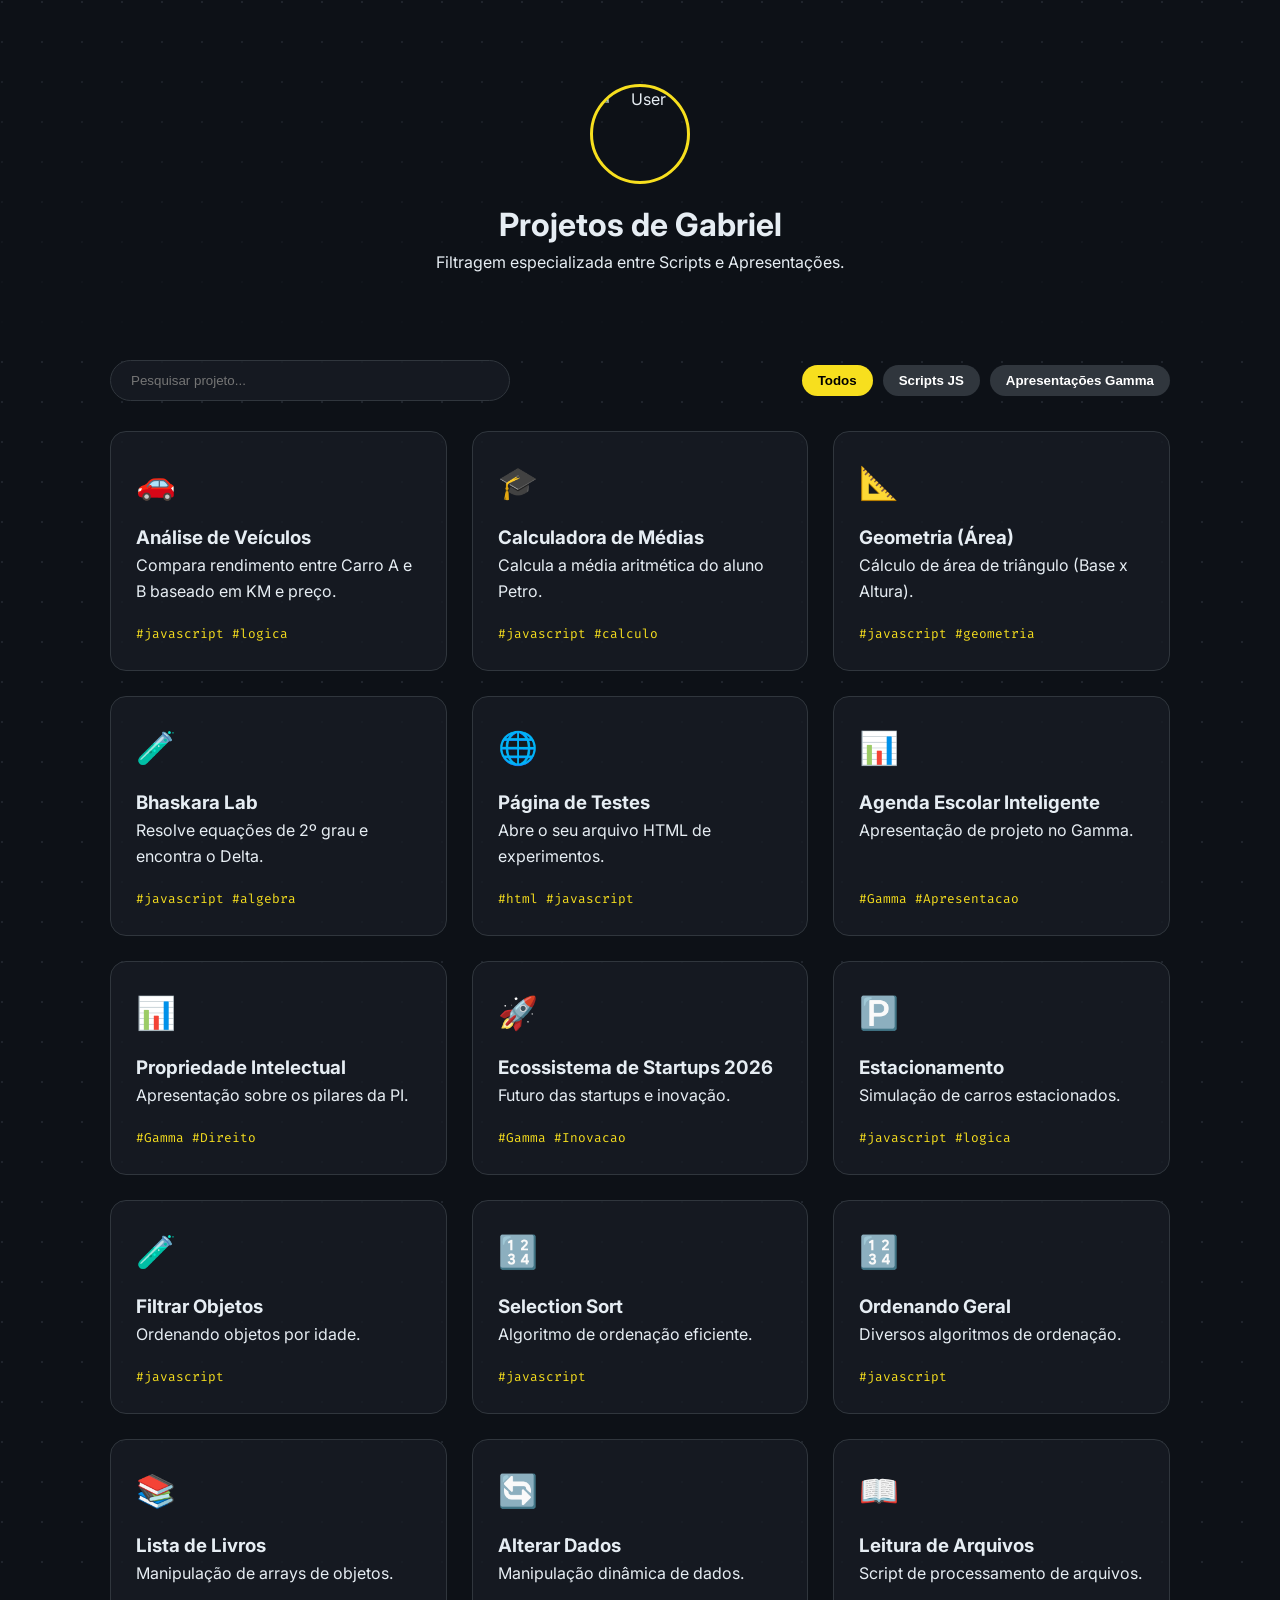
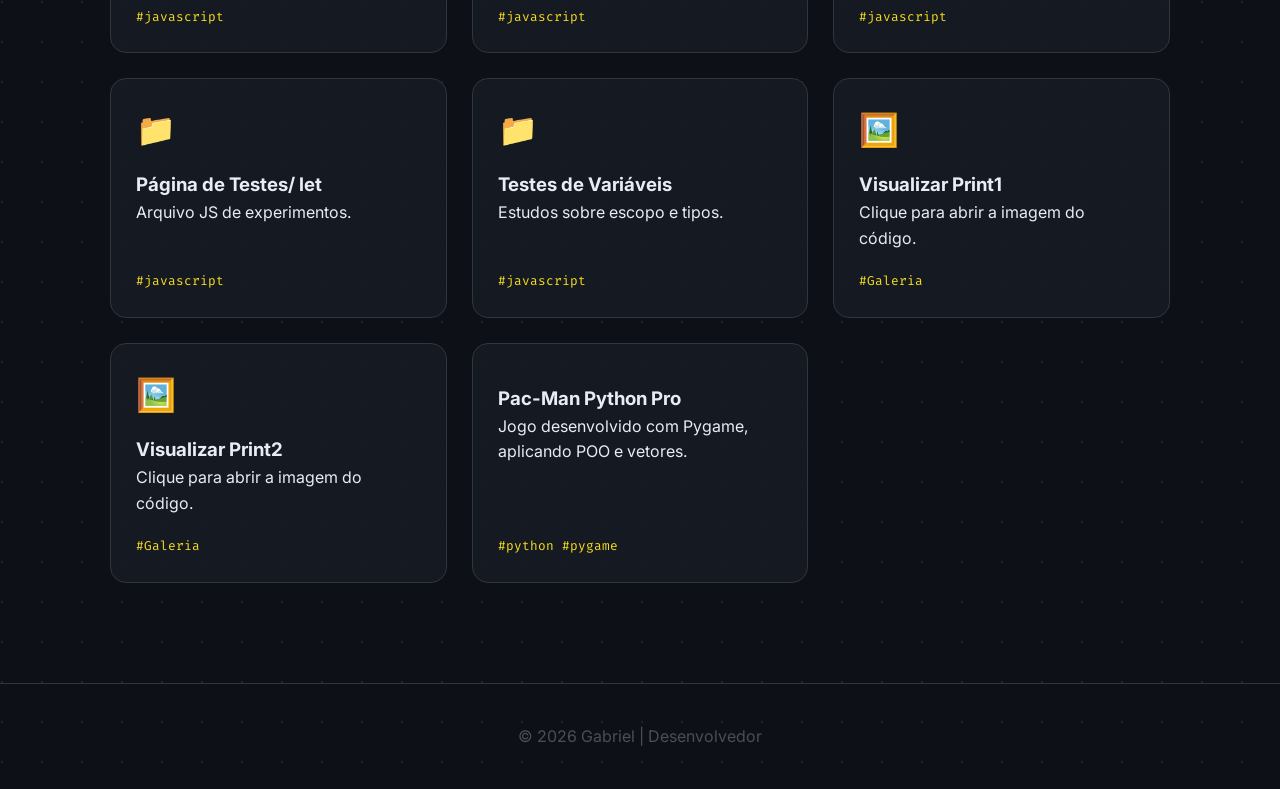
==== index.html @ 33c03533 "Fix link in project card to open correct HTML file" ====
<!DOCTYPE html>
<html lang="pt-br">
<head>
    <meta charset="UTF-8">
    <meta name="viewport" content="width=device-width, initial-scale=1.0">
    <title>Dev Portfólio | Gabriel</title>
    <link href="https://fonts.googleapis.com/css2?family=Fira+Code:wght@400;700&family=Inter:wght@300;400;700&display=swap" rel="stylesheet">
    
    <style>
        :root {
            --primary-color: #f7df1e;
            --bg-dark: #0d1117;
            --card-bg: rgba(23, 28, 36, 0.8);
            --text-main: #e6edf3;
            --accent: #30363d;
            --glow: rgba(247, 223, 30, 0.2);
        }

        * { margin: 0; padding: 0; box-sizing: border-box; }

        body {
            background-color: var(--bg-dark);
            background-image: radial-gradient(circle at 2px 2px, #1f242c 1px, transparent 0);
            background-size: 40px 40px;
            font-family: 'Inter', sans-serif;
            color: var(--text-main);
            line-height: 1.6;
        }

        header {
            height: 40vh;
            display: flex;
            flex-direction: column;
            justify-content: center;
            align-items: center;
            text-align: center;
            background: linear-gradient(180deg, rgba(13,17,23,0) 0%, rgba(13,17,23,1) 100%);
            padding: 20px;
        }

        .profile-pic {
            width: 100px; height: 100px;
            border-radius: 50%;
            border: 3px solid var(--primary-color);
            margin-bottom: 15px;
        }

        .controls {
            max-width: 1100px;
            margin: 0 auto 30px;
            padding: 0 20px;
            display: flex;
            flex-wrap: wrap;
            gap: 15px;
            justify-content: space-between;
            align-items: center;
        }

        .search-box {
            background: var(--card-bg);
            border: 1px solid var(--accent);
            padding: 12px 20px;
            border-radius: 30px;
            color: white;
            width: 100%;
            max-width: 400px;
            outline: none;
        }

        .search-box:focus { border-color: var(--primary-color); }

        .filter-buttons { display: flex; gap: 10px; flex-wrap: wrap; }

        .btn-filter {
            background: var(--accent);
            border: none;
            color: white;
            padding: 8px 16px;
            border-radius: 20px;
            cursor: pointer;
            transition: 0.3s;
            font-weight: bold;
        }

        .btn-filter.active, .btn-filter:hover {
            background: var(--primary-color);
            color: black;
        }

        .main-content { max-width: 1100px; margin: 0 auto 100px; padding: 0 20px; }

        .grid-links {
            display: grid;
            grid-template-columns: repeat(auto-fill, minmax(300px, 1fr));
            gap: 25px;
        }

        .project-card {
            background: var(--card-bg);
            border: 1px solid var(--accent);
            border-radius: 16px;
            padding: 25px;
            cursor: pointer;
            transition: 0.3s;
            display: flex;
            flex-direction: column;
        }

        .project-card:hover {
            transform: translateY(-5px);
            border-color: var(--primary-color);
            box-shadow: 0 10px 20px rgba(0,0,0,0.3);
        }

        .card-icon { font-size: 2rem; margin-bottom: 15px; }
        .card-footer { margin-top: auto; padding-top: 20px; font-family: 'Fira Code', monospace; color: var(--primary-color); font-size: 0.8rem; }
        
        .hidden { display: none !important; }

        footer { text-align: center; padding: 40px; border-top: 1px solid var(--accent); color: #484f58; }
    </style>
</head>
<body>

    <header>
        <img src="https://github.com/identicons/gabriel.png" alt="User" class="profile-pic">
        <h1>Projetos de <span>Gabriel</span></h1>
        <p>Filtragem especializada entre Scripts e Apresentações.</p>
    </header>

    <section class="controls">
        <input type="text" class="search-box" id="searchInput" placeholder="Pesquisar projeto...">
        <div class="filter-buttons">
            <button class="btn-filter active" onclick="filterSelection('all', event)">Todos</button>
            <button class="btn-filter" onclick="filterSelection('js', event)">Scripts JS</button>
            <button class="btn-filter" onclick="filterSelection('gamma', event)">Apresentações Gamma</button>
        </div>
    </section>

    <main class="main-content">
        <div class="grid-links" id="link-container">
            
            <div class="project-card js" onclick="window.location.href = 'carro.js'">
                <div class="card-icon">🚗</div>
                <h3>Análise de Veículos</h3>
                <p>Compara rendimento entre Carro A e B baseado em KM e preço.</p>
                <div class="card-footer">#javascript #logica</div>
            </div>

            <div class="project-card js" onclick="window.location.href = 'notas.js'">
                <div class="card-icon">🎓</div>
                <h3>Calculadora de Médias</h3>
                <p>Calcula a média aritmética do aluno Petro.</p>
                <div class="card-footer">#javascript #calculo</div>
            </div>

            <div class="project-card js" onclick="window.location.href = 'teste2.js'">
                <div class="card-icon">📐</div>
                <h3>Geometria (Área)</h3>
                <p>Cálculo de área de triângulo (Base x Altura).</p>
                <div class="card-footer">#javascript #geometria</div>
            </div>

            <div class="project-card js" onclick="window.location.href = 'teste3.js'">
                <div class="card-icon">🧪</div>
                <h3>Bhaskara Lab</h3>
                <p>Resolve equações de 2º grau e encontra o Delta.</p>
                <div class="card-footer">#javascript #algebra</div>
            </div>

            <div class="project-card js" onclick="window.open('teste.html', '_blank')">
                <div class="card-icon">🌐</div>
                <h3>Página de Testes</h3>
                <p>Abre o seu arquivo HTML de experimentos.</p>
                <div class="card-footer">#html #javascript</div>
            </div>

            <div class="project-card gamma" onclick="window.open('https://gamma.app/docs/Agenda-Escolar-Inteligente-zhlc75xq821pwub ', '_blank')">
                <div class="card-icon">📊</div>
                <h3>Agenda Escolar Inteligente</h3>
                <p>Apresentação de projeto no Gamma.</p>
                <div class="card-footer">#Gamma #Apresentacao</div>
            </div>
            
            <div class="project-card gamma" onclick="window.open('https://gamma.app/docs/Os-Pilares-da-Propriedade-Intelectual-pbq519sk1847qzm', '_blank')">
                <div class="card-icon">📊</div>
                <h3>Propriedade Intelectual</h3>
                <p>Apresentação sobre os pilares da PI.</p>
                <div class="card-footer">#Gamma #Direito</div>
            </div>

            <div class="project-card gamma" onclick="window.open('https://gamma.app/docs/O-Ecossistema-de-Startups-2026-jkcqttp70rfdif2', '_blank')">
                <div class="card-icon">🚀</div>
                <h3>Ecossistema de Startups 2026</h3>
                <p>Futuro das startups e inovação.</p>
                <div class="card-footer">#Gamma #Inovacao</div>
            </div>

            <div class="project-card js" onclick="window.location.href = 'brake_continue.js'">
                <div class="card-icon">🅿️</div>
                <h3>Estacionamento</h3>
                <p>Simulação de carros estacionados.</p>
                <div class="card-footer">#javascript #logica</div>
            </div>

            <div class="project-card js" onclick="window.location.href = 'filtrar.js'">
                <div class="card-icon">🧪</div>
                <h3>Filtrar Objetos</h3>
                <p>Ordenando objetos por idade.</p>
                <div class="card-footer">#javascript</div>
            </div>

            <div class="project-card js" onclick="window.location.href = 'selectionSorts.js'">
                <div class="card-icon">🔢</div>
                <h3>Selection Sort</h3>
                <p>Algoritmo de ordenação eficiente.</p>
                <div class="card-footer">#javascript</div>
            </div>

            <div class="project-card js" onclick="window.location.href = 'ordenando.js'">
                <div class="card-icon">🔢</div>
                <h3>Ordenando Geral</h3>
                <p>Diversos algoritmos de ordenação.</p>
                <div class="card-footer">#javascript</div>
            </div>
            
            <div class="project-card js" onclick="window.location.href = 'listaLivros.js'">
                <div class="card-icon">📚</div>
                <h3>Lista de Livros</h3>
                <p>Manipulação de arrays de objetos.</p>
                <div class="card-footer">#javascript</div>
            </div>
              
            <div class="project-card js" onclick="window.location.href = 'alterar.js'">
                <div class="card-icon">🔄</div>
                <h3>Alterar Dados</h3>
                <p>Manipulação dinâmica de dados.</p>
                <div class="card-footer">#javascript</div>
            </div>
    
            <div class="project-card js" onclick="window.location.href = 'leitura.js'">
                <div class="card-icon">📖</div>
                <h3>Leitura de Arquivos</h3>
                <p>Script de processamento de arquivos.</p>
                <div class="card-footer">#javascript</div>
            </div>

            <div class="project-card js" onclick="window.open('media_se.js', '_blank')">
                <div class="card-icon">📁</div>
                <h3>Página de Testes/ let</h3>
                <p>Arquivo JS de experimentos.</p>
                <div class="card-footer">#javascript</div>
            </div>

            <div class="project-card js" onclick="window.open('variaveis.js', '_blank')">
                <div class="card-icon">📁</div>
                <h3>Testes de Variáveis</h3>
                <p>Estudos sobre escopo e tipos.</p>
                <div class="card-footer">#javascript</div>
            </div>
<div class="project-card js" onclick="window.open('SUA_IMAGEM.jpg', '_blank')">
    <div class="card-icon">🖼️</div> <h3>Visualizar Print1</h3>
    <p>Clique para abrir a imagem do código.</p>
    <div class="card-footer">#Galeria</div>
</div>

    <div class="project-card js" onclick="window.open('  fotocod.png', '_blank')">
    <div class="card-icon">🖼️</div> <h3>Visualizar Print2</h3>
    <p>Clique para abrir a imagem do código.</p>
    <div class="card-footer">#Galeria</div>
</div>

        <div class="project-card python" onclick="window.open('ind.html', '_blank')">
    <div class="card-icon"></div>
    <h3>Pac-Man Python Pro</h3>
    <p>Jogo desenvolvido com Pygame, aplicando POO e vetores.</p>
    <div class="card-footer">#python #pygame</div>
</div>
            
</main>

    <footer>
        <p>&copy; 2026 Gabriel | Desenvolvedor</p>
    </footer>

    <script>
        const searchInput = document.getElementById('searchInput');
        const cards = document.getElementsByClassName('project-card');

        searchInput.addEventListener('keyup', function() {
            let filter = searchInput.value.toLowerCase();
            let btns = document.getElementsByClassName("btn-filter");
            for (let btn of btns) btn.classList.remove("active");
            btns[0].classList.add("active");

            for (let i = 0; i < cards.length; i++) {
                let title = cards[i].getElementsByTagName('h3')[0].innerText.toLowerCase();
                let text = cards[i].getElementsByTagName('p')[0].innerText.toLowerCase();
                
                if (title.includes(filter) || text.includes(filter)) {
                    cards[i].classList.remove('hidden');
                } else {
                    cards[i].classList.add('hidden');
                }
            }
        });

        function filterSelection(c, event) {
            searchInput.value = "";
            for (let i = 0; i < cards.length; i++) {
                if (c === "all") {
                    cards[i].classList.remove("hidden");
                } else {
                    if (cards[i].classList.contains(c)) {
                        cards[i].classList.remove("hidden");
                    } else {
                        cards[i].classList.add("hidden");
                    }
                }
            }

            let btns = document.getElementsByClassName("btn-filter");
            for (let btn of btns) btn.classList.remove("active");
            if (event) event.currentTarget.classList.add("active");
        }
    </script>
</body>
</html>
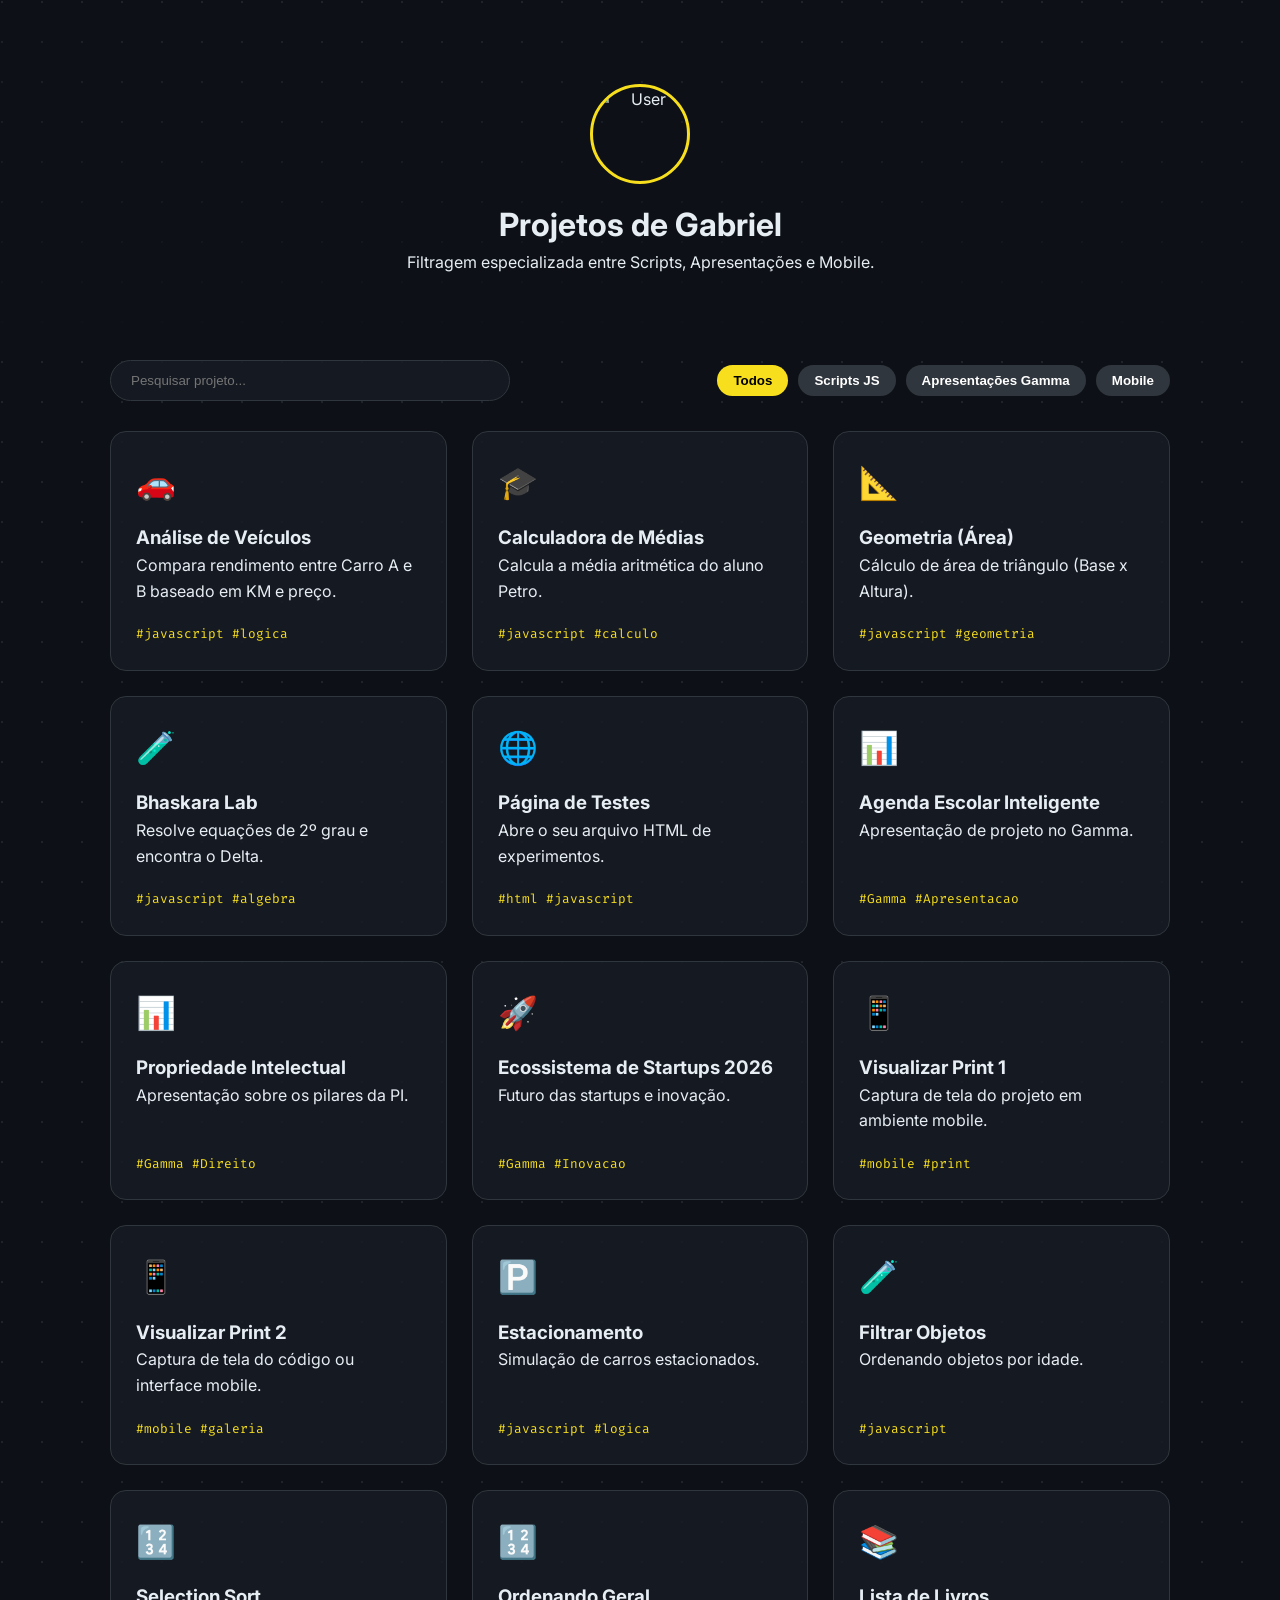
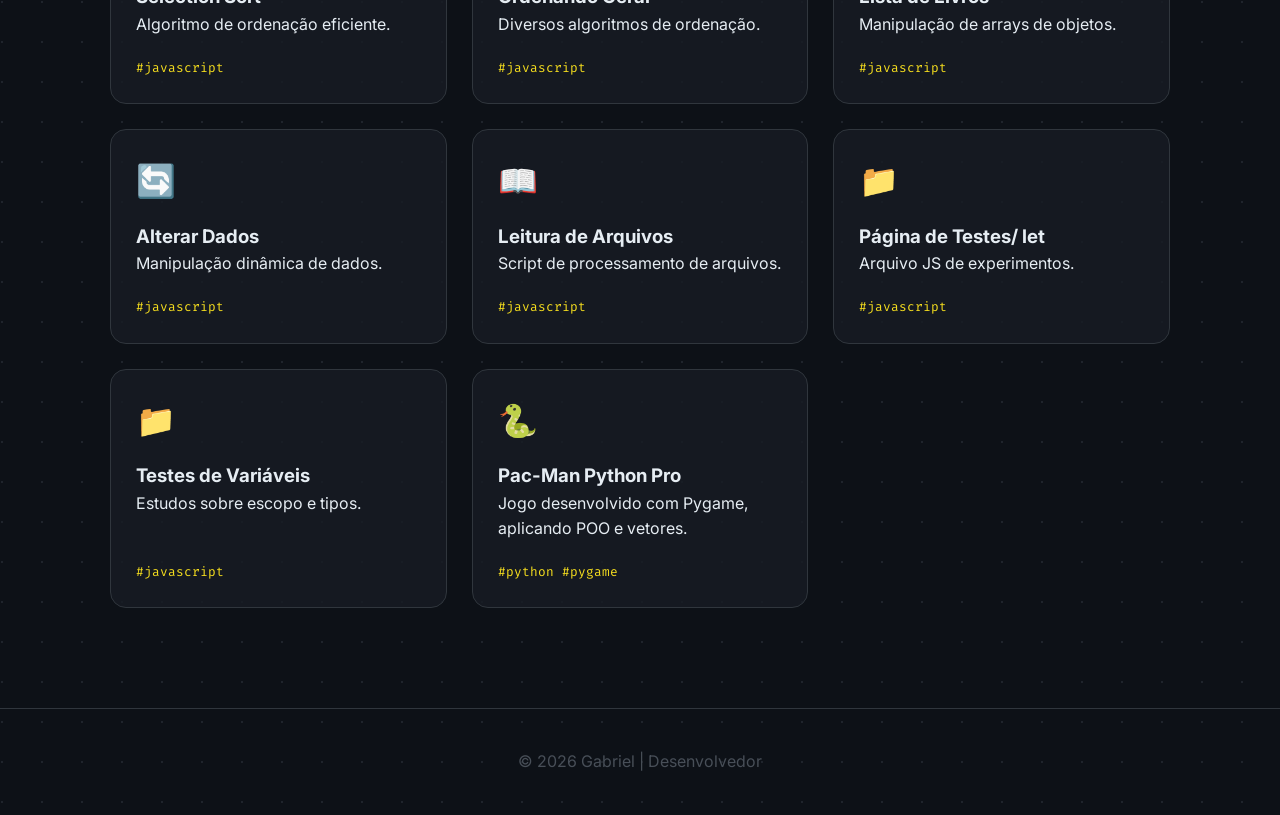
==== commit 87513b86: "Update index.html" ====
--- a/index.html
+++ b/index.html
@@ -125,7 +125,7 @@
     <header>
         <img src="https://github.com/identicons/gabriel.png" alt="User" class="profile-pic">
         <h1>Projetos de <span>Gabriel</span></h1>
-        <p>Filtragem especializada entre Scripts e Apresentações.</p>
+        <p>Filtragem especializada entre Scripts, Apresentações e Mobile.</p>
     </header>
 
     <section class="controls">
@@ -134,6 +134,7 @@
             <button class="btn-filter active" onclick="filterSelection('all', event)">Todos</button>
             <button class="btn-filter" onclick="filterSelection('js', event)">Scripts JS</button>
             <button class="btn-filter" onclick="filterSelection('gamma', event)">Apresentações Gamma</button>
+            <button class="btn-filter" onclick="filterSelection('mobile', event)">Mobile</button>
         </div>
     </section>
 
@@ -196,6 +197,20 @@
                 <div class="card-footer">#Gamma #Inovacao</div>
             </div>
 
+            <div class="project-card mobile" onclick="window.open('SUA_IMAGEM.jpg', '_blank')">
+                <div class="card-icon">📱</div> 
+                <h3>Visualizar Print 1</h3>
+                <p>Captura de tela do projeto em ambiente mobile.</p>
+                <div class="card-footer">#mobile #print</div>
+            </div>
+
+            <div class="project-card mobile" onclick="window.open('fotocod.png', '_blank')">
+                <div class="card-icon">📱</div> 
+                <h3>Visualizar Print 2</h3>
+                <p>Captura de tela do código ou interface mobile.</p>
+                <div class="card-footer">#mobile #galeria</div>
+            </div>
+
             <div class="project-card js" onclick="window.location.href = 'brake_continue.js'">
                 <div class="card-icon">🅿️</div>
                 <h3>Estacionamento</h3>
@@ -258,26 +273,16 @@
                 <p>Estudos sobre escopo e tipos.</p>
                 <div class="card-footer">#javascript</div>
             </div>
-<div class="project-card js" onclick="window.open('SUA_IMAGEM.jpg', '_blank')">
-    <div class="card-icon">🖼️</div> <h3>Visualizar Print1</h3>
-    <p>Clique para abrir a imagem do código.</p>
-    <div class="card-footer">#Galeria</div>
-</div>
-
-    <div class="project-card js" onclick="window.open('  fotocod.png', '_blank')">
-    <div class="card-icon">🖼️</div> <h3>Visualizar Print2</h3>
-    <p>Clique para abrir a imagem do código.</p>
-    <div class="card-footer">#Galeria</div>
-</div>
-
-        <div class="project-card python" onclick="window.open('ind.html', '_blank')">
-    <div class="card-icon"></div>
-    <h3>Pac-Man Python Pro</h3>
-    <p>Jogo desenvolvido com Pygame, aplicando POO e vetores.</p>
-    <div class="card-footer">#python #pygame</div>
-</div>
+
+            <div class="project-card python" onclick="window.open('ind.html', '_blank')">
+                <div class="card-icon">🐍</div>
+                <h3>Pac-Man Python Pro</h3>
+                <p>Jogo desenvolvido com Pygame, aplicando POO e vetores.</p>
+                <div class="card-footer">#python #pygame</div>
+            </div>
             
-</main>
+        </div>
+    </main>
 
     <footer>
         <p>&copy; 2026 Gabriel | Desenvolvedor</p>
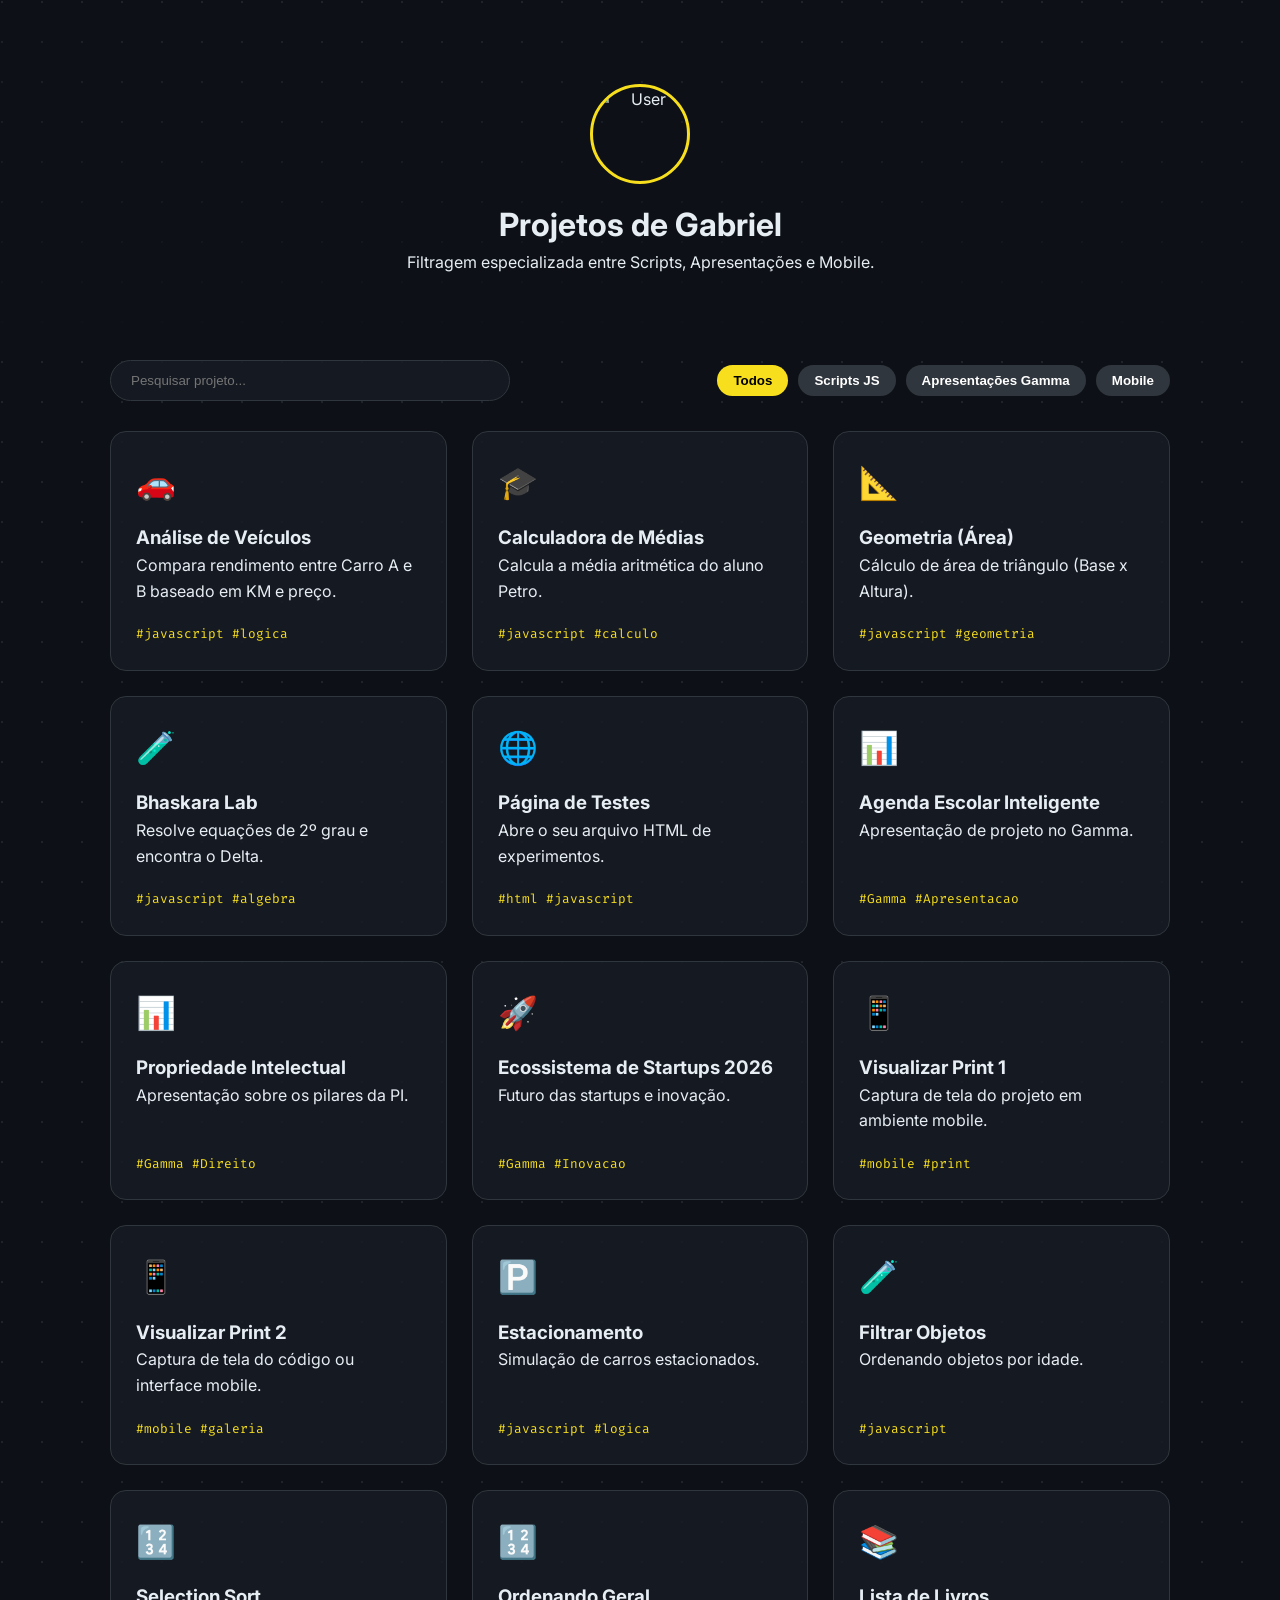
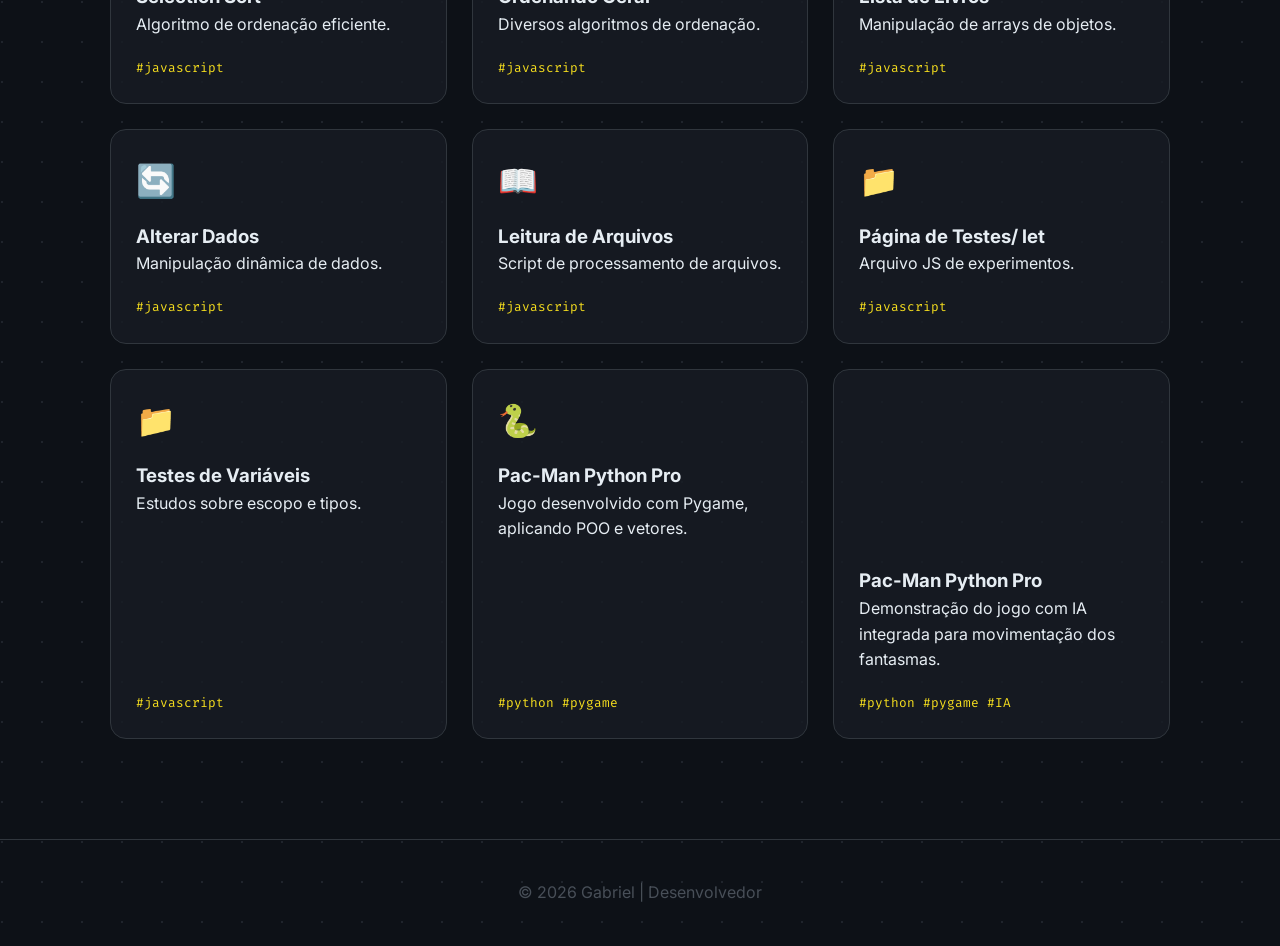
==== commit c9ebaa25: "Update index.html" ====
--- a/index.html
+++ b/index.html
@@ -274,12 +274,27 @@
                 <div class="card-footer">#javascript</div>
             </div>
 
-            <div class="project-card python" onclick="window.open('ind.html', '_blank')">
+            <div class="project-card python" onclick="window.open('pacman.html', '_blank')">
                 <div class="card-icon">🐍</div>
                 <h3>Pac-Man Python Pro</h3>
                 <p>Jogo desenvolvido com Pygame, aplicando POO e vetores.</p>
                 <div class="card-footer">#python #pygame</div>
             </div>
+            
+
+            <div class="project-card python" onclick="window.open('pacman.html', '_blank')">
+    <div class="card-icon">
+        <video width="100%" height="auto" autoplay loop muted playsinline poster="preview-ia.jpg">
+            <source src="nome-do-seu-video.mp4" type="video/mp4">
+            Seu navegador não suporta vídeos HTML5.
+        </video>
+    </div>
+    <h3>Pac-Man Python Pro</h3>
+    <p>Demonstração do jogo com IA integrada para movimentação dos fantasmas.</p>
+    <div class="card-footer">#python #pygame #IA</div>
+</div>
+
+            
             
         </div>
     </main>
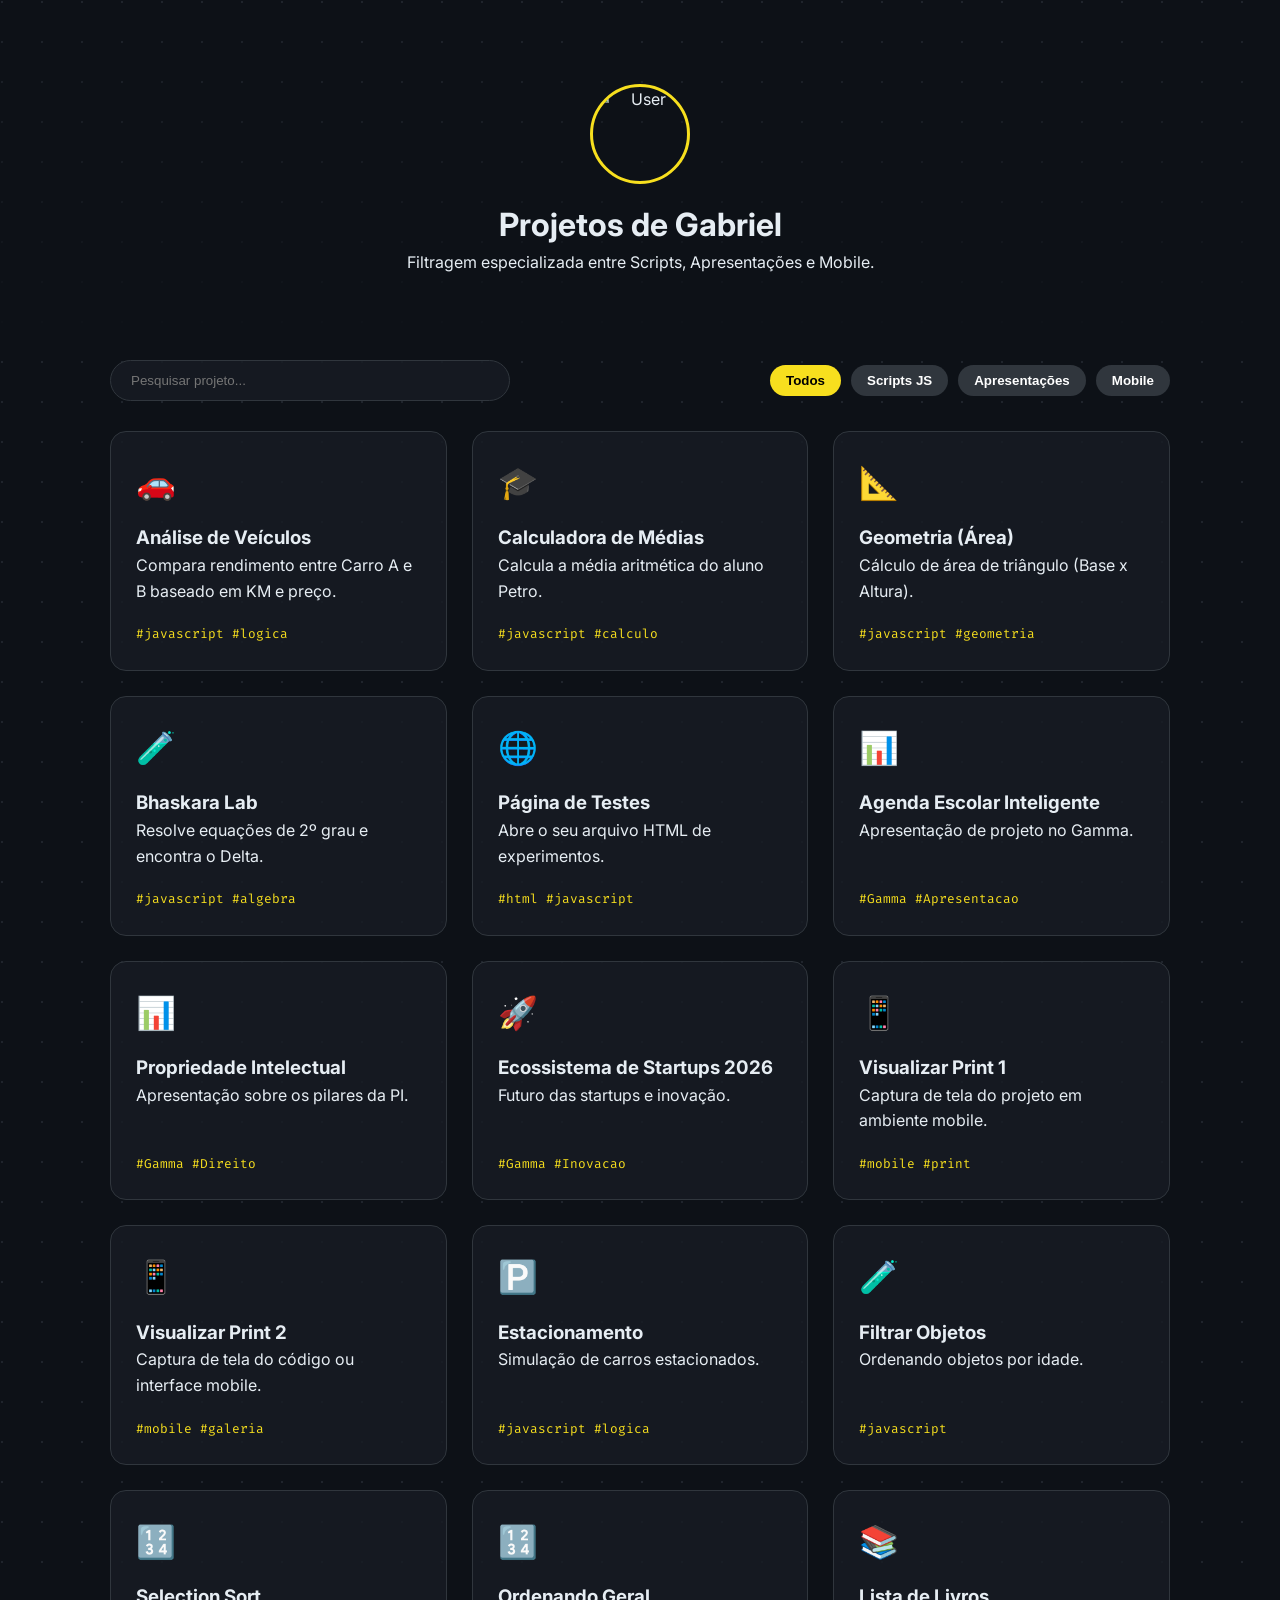
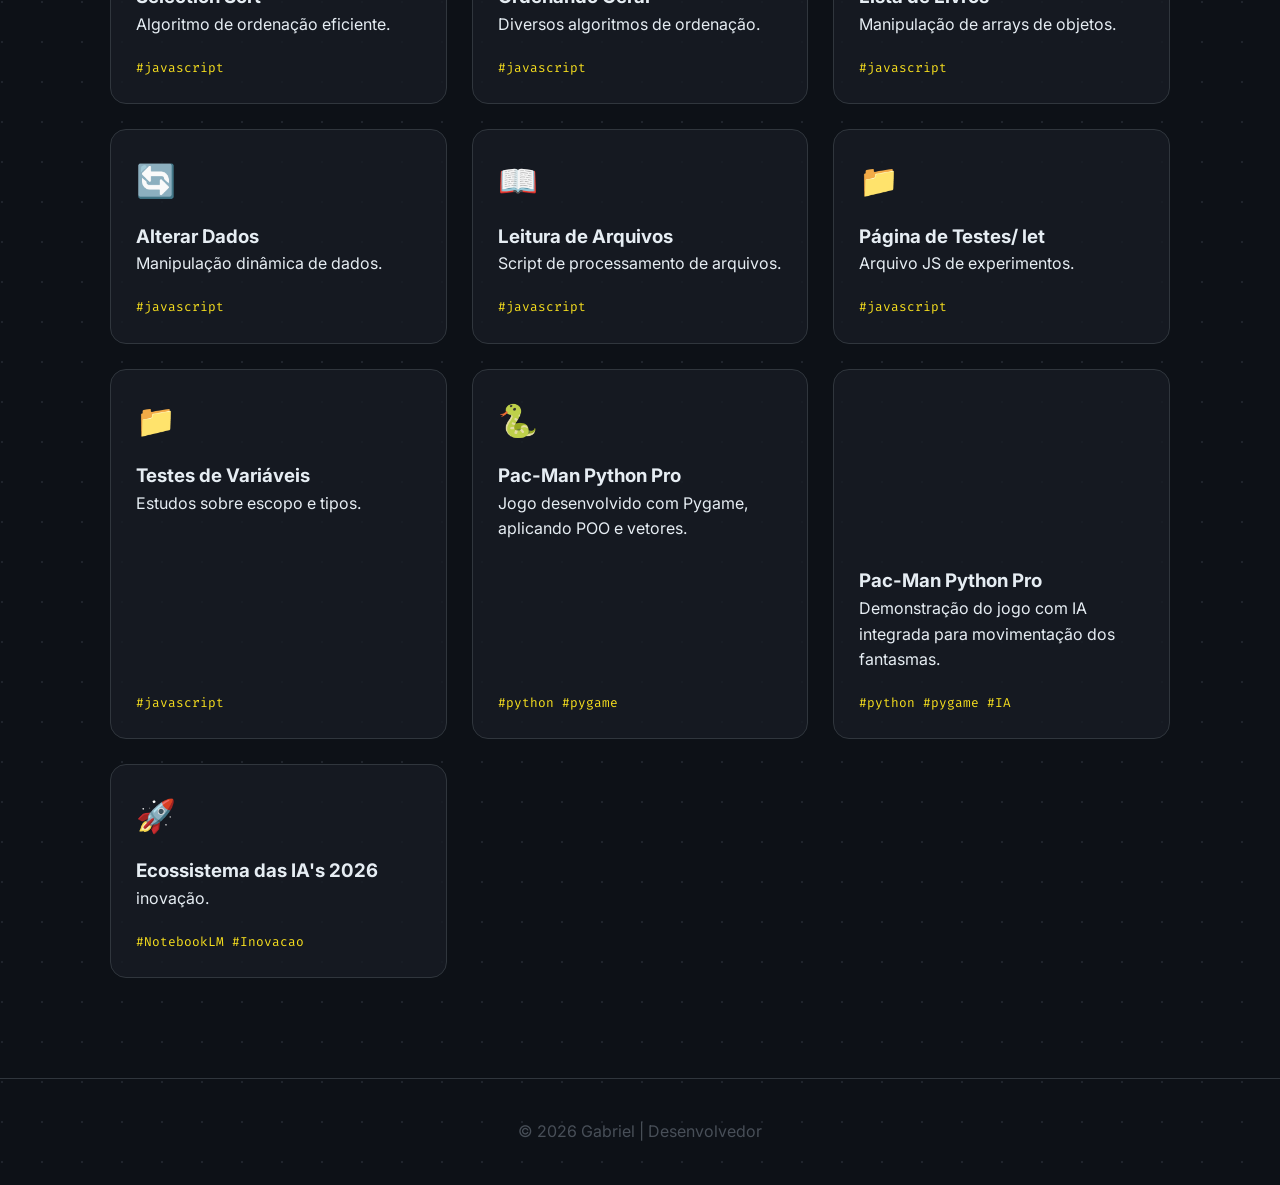
==== commit 837bd5e6: "Update index.html" ====
--- a/index.html
+++ b/index.html
@@ -133,7 +133,7 @@
         <div class="filter-buttons">
             <button class="btn-filter active" onclick="filterSelection('all', event)">Todos</button>
             <button class="btn-filter" onclick="filterSelection('js', event)">Scripts JS</button>
-            <button class="btn-filter" onclick="filterSelection('gamma', event)">Apresentações Gamma</button>
+            <button class="btn-filter" onclick="filterSelection('gamma', event)">Apresentações </button>
             <button class="btn-filter" onclick="filterSelection('mobile', event)">Mobile</button>
         </div>
     </section>
@@ -294,6 +294,14 @@
     <div class="card-footer">#python #pygame #IA</div>
 </div>
 
+
+            
+            <div class="project-card gamma" onclick="window.open('https://notebooklm.google.com/notebook/cf96d718-f86e-4a2f-9dfe-035ffc1f8963/artifact/101f0b48-c396-41bf-b249-cfb6826fedf8?utm_source=nlm_web_share&utm_medium=google_oo&utm_campaign=art_share_2&utm_content=&utm_smc=nlm_web_share_google_oo_art_share_2_', '_blank')">
+                <div class="card-icon">🚀</div>
+                <h3>Ecossistema das IA's 2026</h3>
+                <p> inovação.</p>
+                <div class="card-footer">#NotebookLM #Inovacao</div>
+            </div>
             
             
         </div>
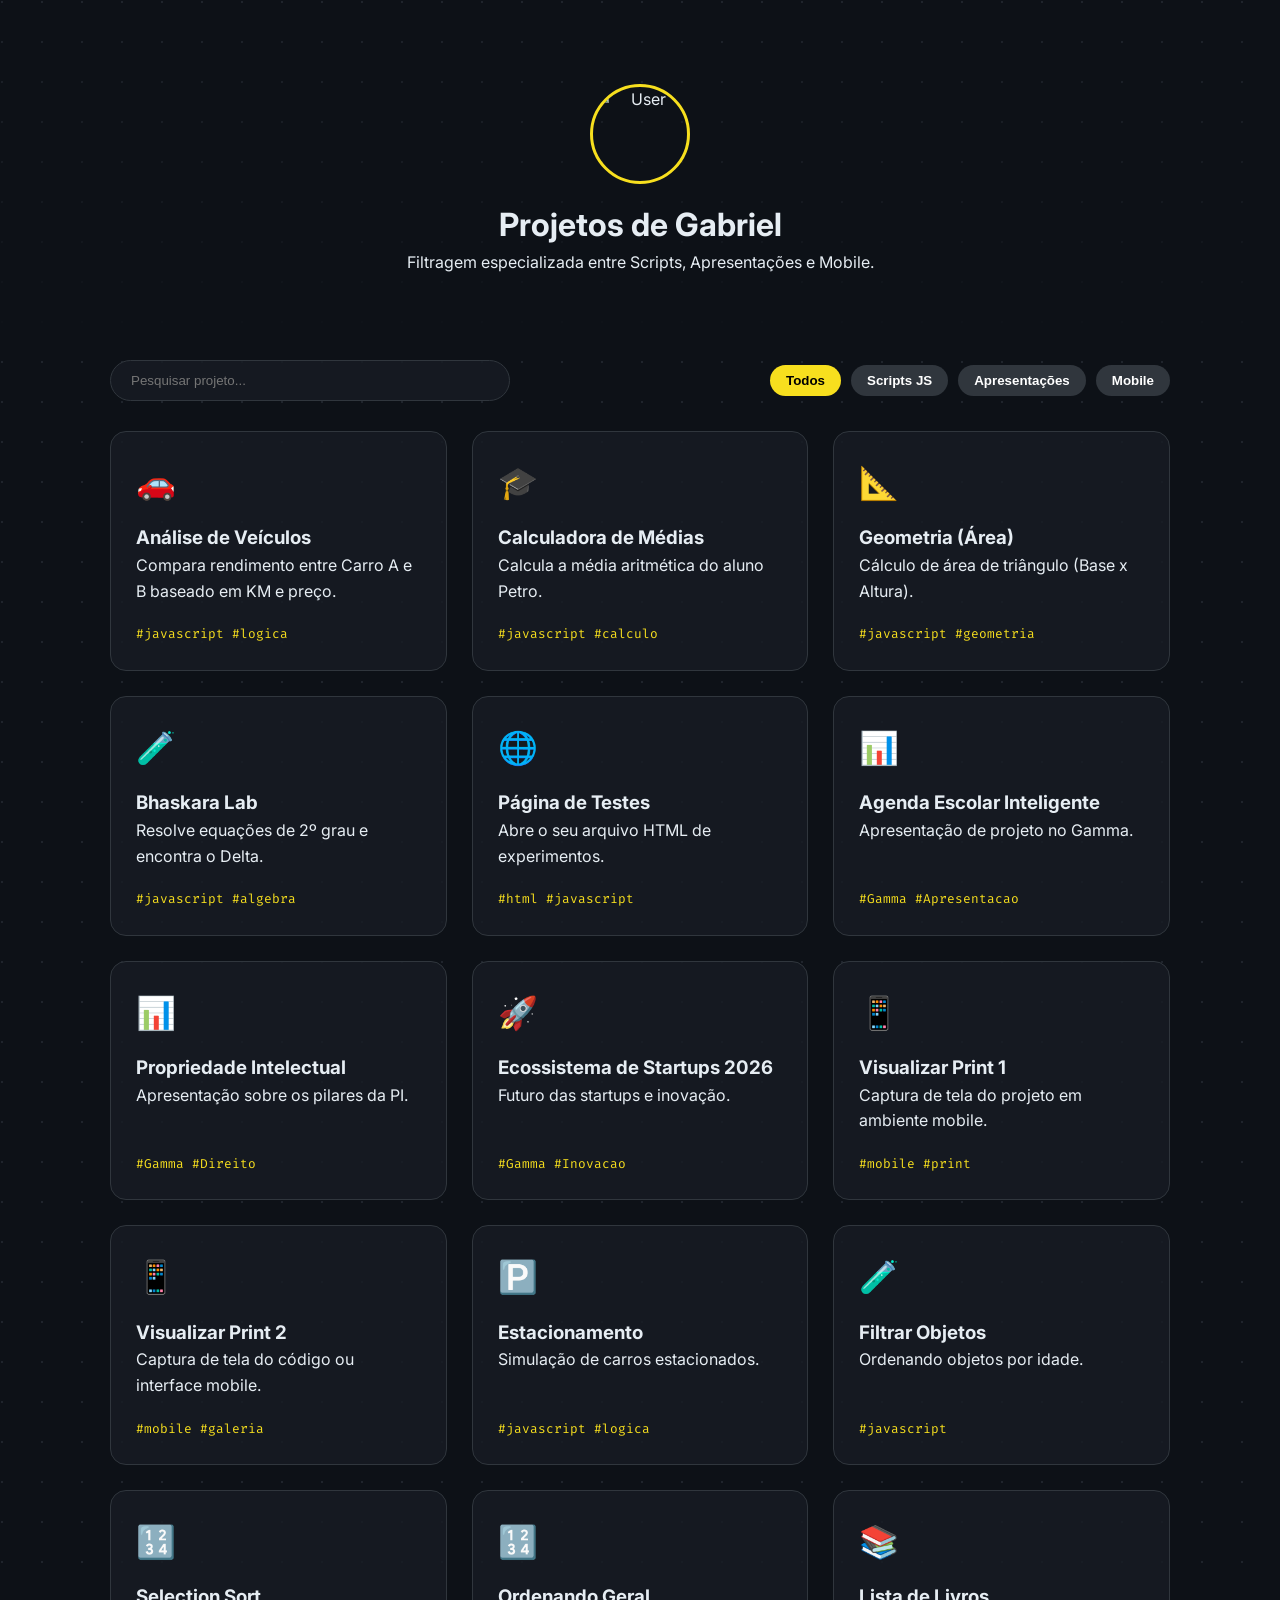
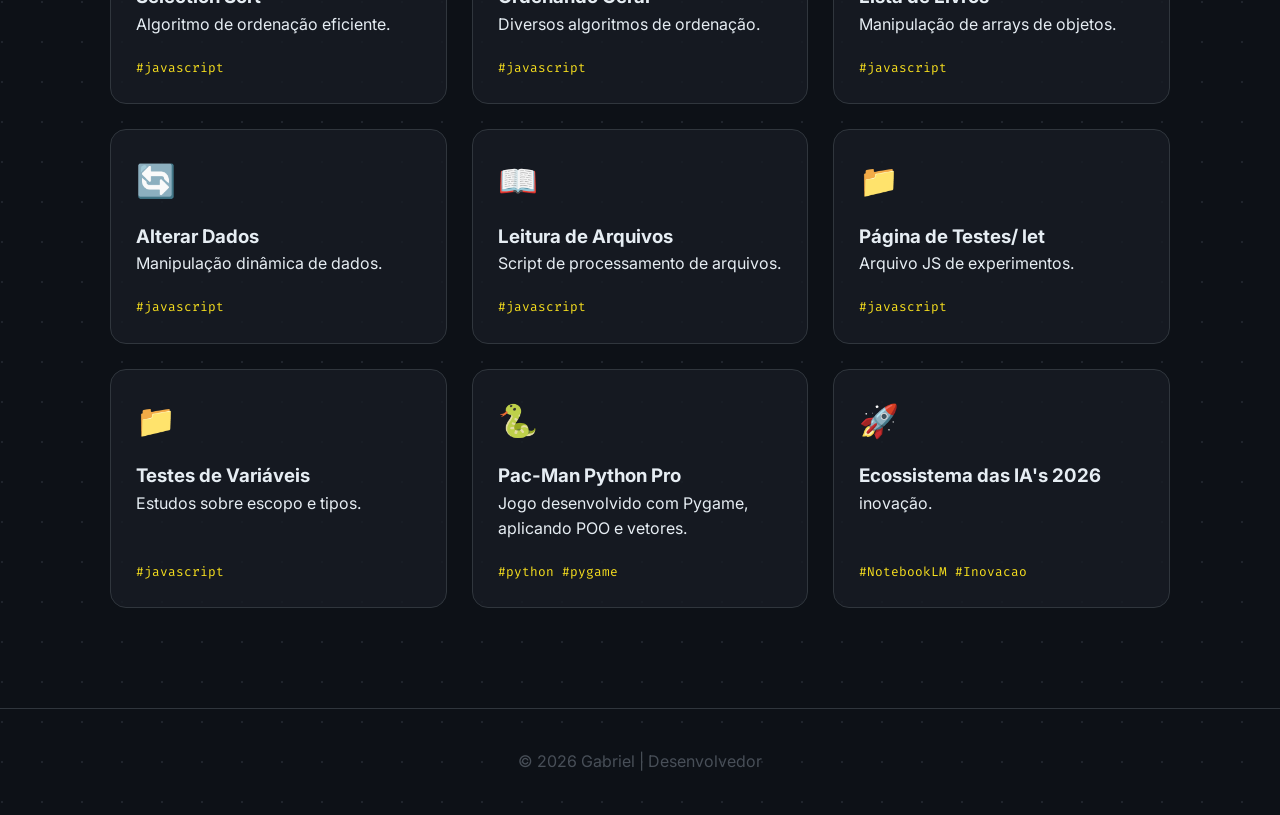
==== commit 09668c06: "Update index.html" ====
--- a/index.html
+++ b/index.html
@@ -281,20 +281,6 @@
                 <div class="card-footer">#python #pygame</div>
             </div>
             
-
-            <div class="project-card python" onclick="window.open('pacman.html', '_blank')">
-    <div class="card-icon">
-        <video width="100%" height="auto" autoplay loop muted playsinline poster="preview-ia.jpg">
-            <source src="nome-do-seu-video.mp4" type="video/mp4">
-            Seu navegador não suporta vídeos HTML5.
-        </video>
-    </div>
-    <h3>Pac-Man Python Pro</h3>
-    <p>Demonstração do jogo com IA integrada para movimentação dos fantasmas.</p>
-    <div class="card-footer">#python #pygame #IA</div>
-</div>
-
-
             
             <div class="project-card gamma" onclick="window.open('https://notebooklm.google.com/notebook/cf96d718-f86e-4a2f-9dfe-035ffc1f8963/artifact/101f0b48-c396-41bf-b249-cfb6826fedf8?utm_source=nlm_web_share&utm_medium=google_oo&utm_campaign=art_share_2&utm_content=&utm_smc=nlm_web_share_google_oo_art_share_2_', '_blank')">
                 <div class="card-icon">🚀</div>
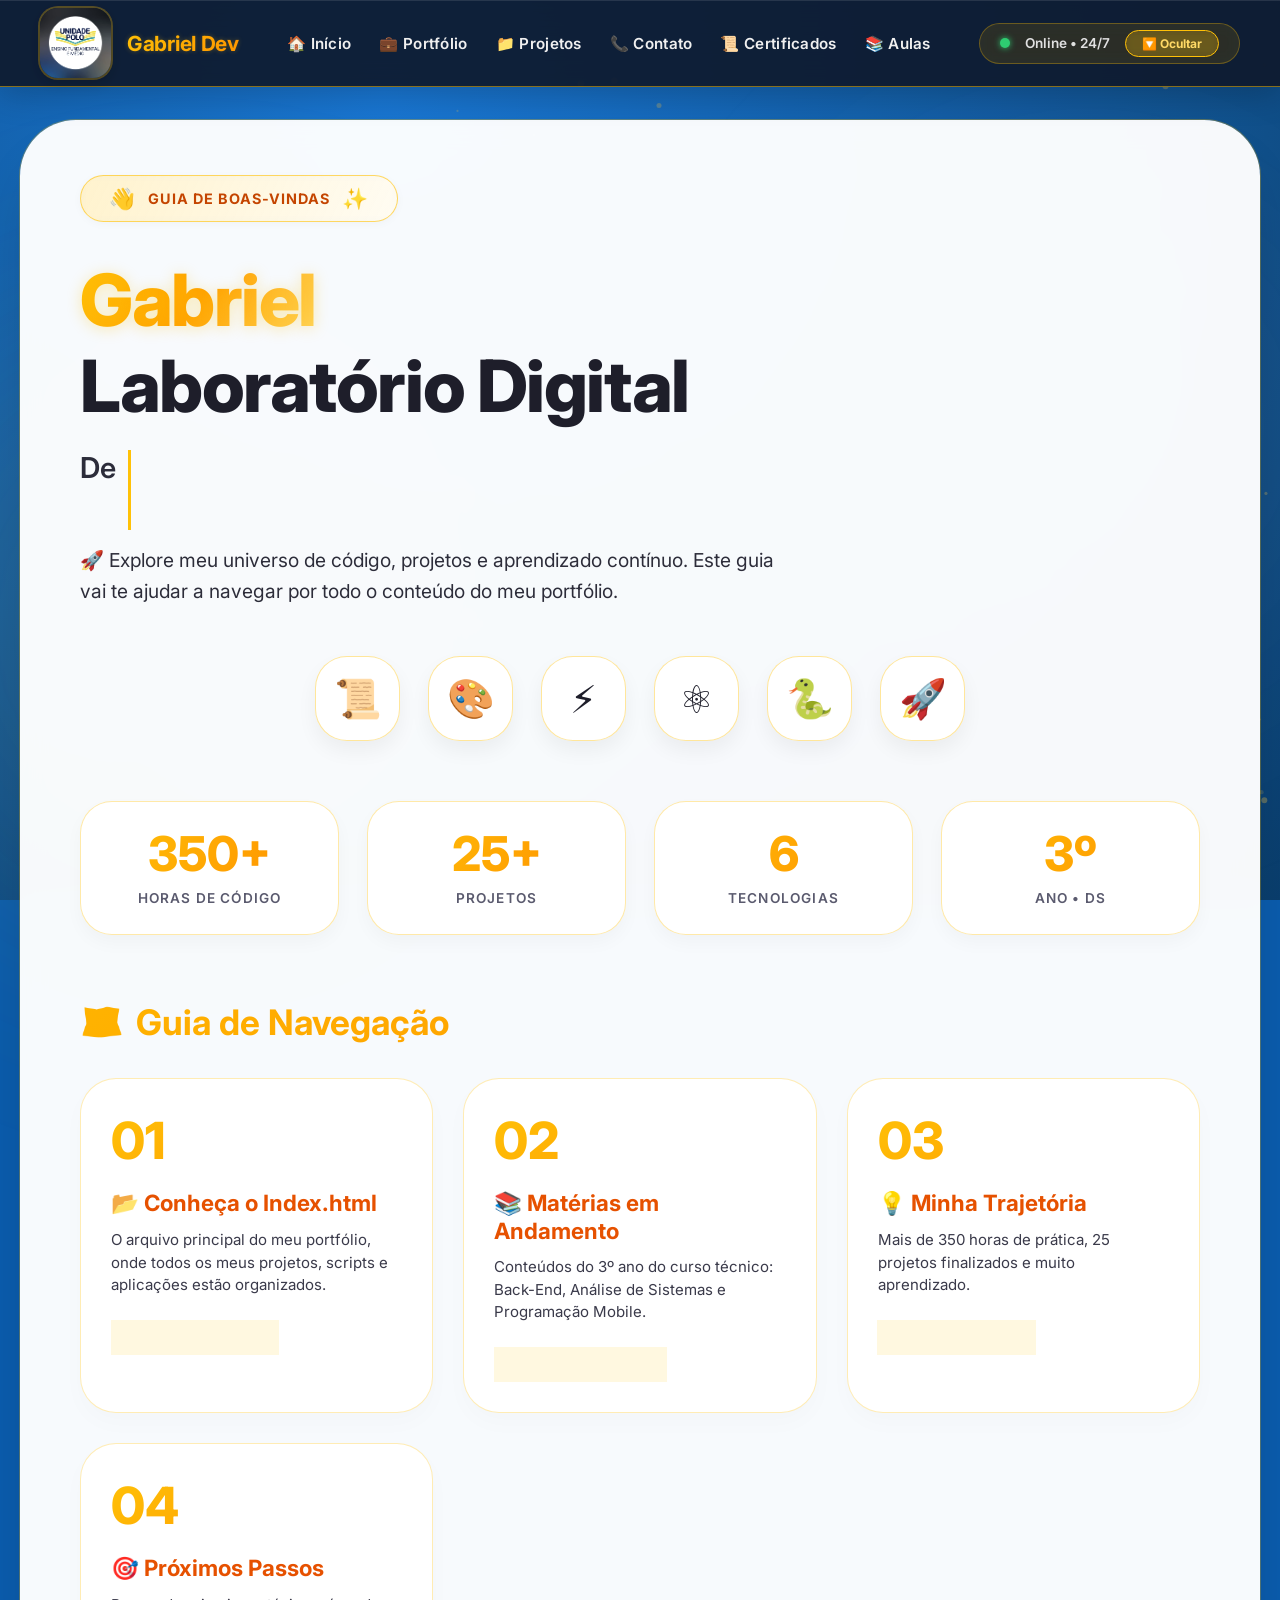
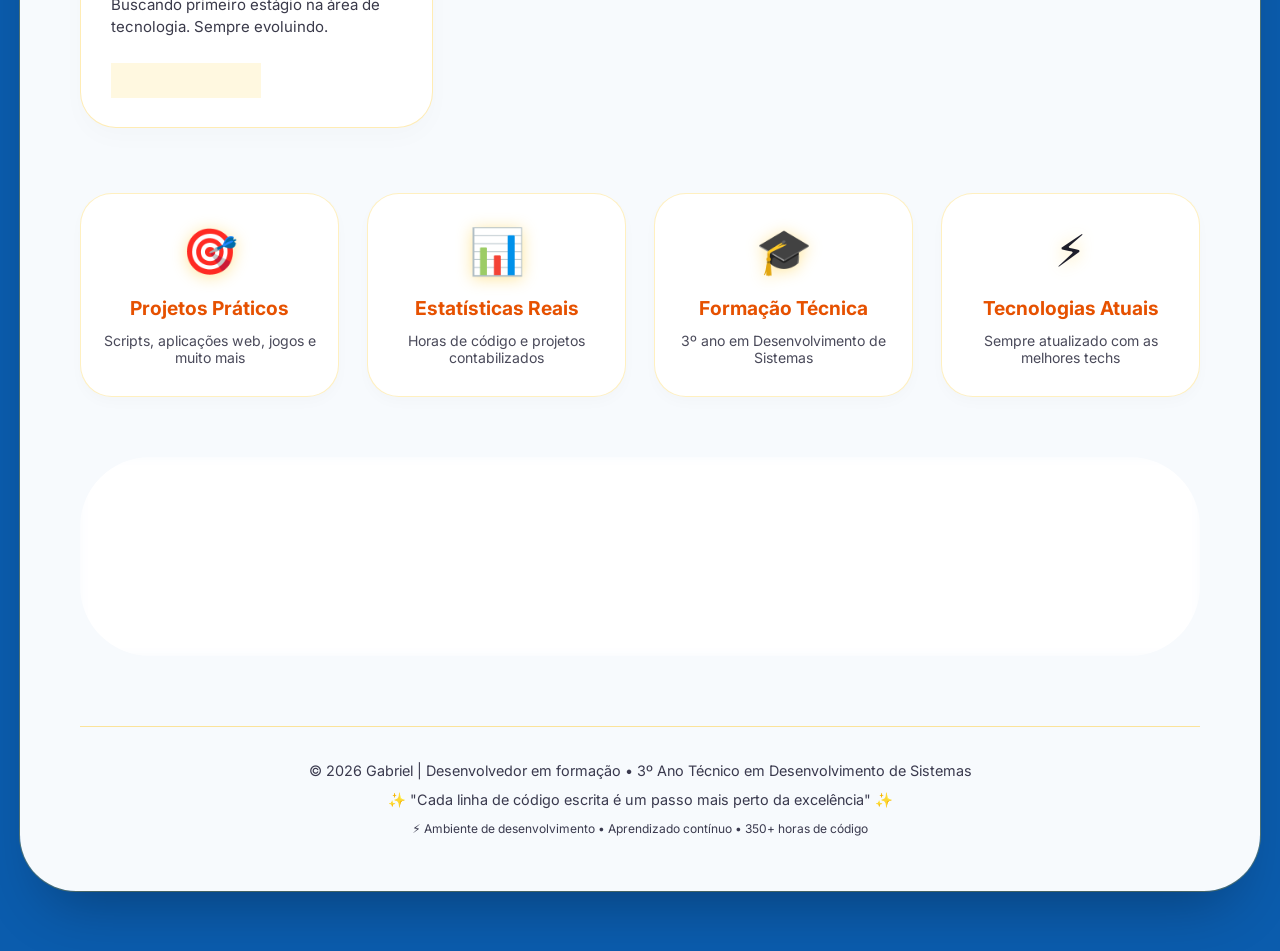
==== commit b00d7b3a: "Rename welcome.html to index.html" ====
--- a/index.html
+++ b/index.html
@@ -2,341 +2,956 @@
 <html lang="pt-br">
 <head>
     <meta charset="UTF-8">
-    <meta name="viewport" content="width=device-width, initial-scale=1.0">
-    <title>Dev Portfólio | Gabriel</title>
-    <link href="https://fonts.googleapis.com/css2?family=Fira+Code:wght@400;700&family=Inter:wght@300;400;700&display=swap" rel="stylesheet">
-    
+    <meta name="viewport" content="width=device-width, initial-scale=1.0, user-scalable=yes">
+    <title>Gabriel Dev | Laboratório Digital - Guia de Boas-Vindas</title>
+    <link href="https://fonts.googleapis.com/css2?family=Inter:opsz,wght@14..32,300;14..32,400;14..32,500;14..32,600;14..32,700;14..32,800&display=swap" rel="stylesheet">
     <style>
-        :root {
-            --primary-color: #f7df1e;
-            --bg-dark: #0d1117;
-            --card-bg: rgba(23, 28, 36, 0.8);
-            --text-main: #e6edf3;
-            --accent: #30363d;
-            --glow: rgba(247, 223, 30, 0.2);
-        }
-
-        * { margin: 0; padding: 0; box-sizing: border-box; }
+        * {
+            margin: 0;
+            padding: 0;
+            box-sizing: border-box;
+        }
 
         body {
-            background-color: var(--bg-dark);
-            background-image: radial-gradient(circle at 2px 2px, #1f242c 1px, transparent 0);
-            background-size: 40px 40px;
-            font-family: 'Inter', sans-serif;
-            color: var(--text-main);
-            line-height: 1.6;
-        }
-
-        header {
-            height: 40vh;
+            font-family: 'Inter', 'Segoe UI', system-ui, -apple-system, sans-serif;
+            background: #0b5cad;
+            color: #1e1e2a;
+            overflow-x: hidden;
+            position: relative;
+        }
+
+        /* Fundo com gradiente dinâmico */
+        .bg-gradient {
+            position: fixed;
+            top: 0;
+            left: 0;
+            width: 100%;
+            height: 100%;
+            background: radial-gradient(circle at 30% 10%, #1976D2, #0a3e6d);
+            z-index: -2;
+        }
+
+        /* Partículas refinadas */
+        #particle-canvas {
+            position: fixed;
+            top: 0;
+            left: 0;
+            width: 100%;
+            height: 100%;
+            z-index: -1;
+            pointer-events: none;
+            opacity: 0.5;
+        }
+
+        /* Orbes flutuantes */
+        .glow-orb {
+            position: fixed;
+            width: 70vmax;
+            height: 70vmax;
+            background: radial-gradient(circle, rgba(255, 235, 59, 0.12) 0%, transparent 70%);
+            border-radius: 50%;
+            top: 20%;
+            left: -20%;
+            filter: blur(100px);
+            animation: floatGlow 18s ease-in-out infinite;
+            pointer-events: none;
+            z-index: -1;
+        }
+
+        .glow-orb-2 {
+            position: fixed;
+            width: 60vmax;
+            height: 60vmax;
+            background: radial-gradient(circle, rgba(255, 255, 255, 0.08) 0%, transparent 70%);
+            border-radius: 50%;
+            bottom: 10%;
+            right: -15%;
+            filter: blur(120px);
+            animation: floatGlow 22s ease-in-out infinite reverse;
+            pointer-events: none;
+            z-index: -1;
+        }
+
+        @keyframes floatGlow {
+            0% { transform: translate(0, 0) rotate(0deg); }
+            50% { transform: translate(5%, 5%) rotate(5deg); }
+            100% { transform: translate(0, 0) rotate(0deg); }
+        }
+
+        /* ===== SERVICE BAR MELHORADA (MAIS ATRAENTE) ===== */
+        .service-bar {
+            position: fixed;
+            top: 0;
+            left: 0;
+            width: 100%;
+            background: rgba(15, 25, 45, 0.92);
+            backdrop-filter: blur(20px);
+            border-bottom: 1px solid rgba(255, 193, 7, 0.5);
+            padding: 8px 0;
+            z-index: 1000;
+            transform: translateY(0);
+            transition: transform 0.4s cubic-bezier(0.2, 0.9, 0.4, 1.1), background 0.2s;
+            box-shadow: 0 8px 32px rgba(0, 0, 0, 0.2), inset 0 1px 0 rgba(255, 255, 255, 0.1);
+        }
+
+        .service-bar.hidden {
+            transform: translateY(-100%);
+        }
+
+        .service-container {
+            max-width: 1400px;
+            margin: 0 auto;
             display: flex;
-            flex-direction: column;
-            justify-content: center;
-            align-items: center;
-            text-align: center;
-            background: linear-gradient(180deg, rgba(13,17,23,0) 0%, rgba(13,17,23,1) 100%);
-            padding: 20px;
-        }
-
-        .profile-pic {
-            width: 100px; height: 100px;
-            border-radius: 50%;
-            border: 3px solid var(--primary-color);
-            margin-bottom: 15px;
-        }
-
-        .controls {
-            max-width: 1100px;
-            margin: 0 auto 30px;
-            padding: 0 20px;
-            display: flex;
-            flex-wrap: wrap;
-            gap: 15px;
             justify-content: space-between;
             align-items: center;
-        }
-
-        .search-box {
-            background: var(--card-bg);
-            border: 1px solid var(--accent);
-            padding: 12px 20px;
-            border-radius: 30px;
-            color: white;
+            padding: 0 40px;
+            flex-wrap: wrap;
+            gap: 20px;
+        }
+
+        /* LOGO MAIOR */
+        .service-logo {
+            display: flex;
+            align-items: center;
+            gap: 16px;
+            cursor: pointer;
+            transition: transform 0.2s ease;
+        }
+
+        .service-logo:hover {
+            transform: scale(1.02);
+        }
+
+        .service-logo img {
+            height: 70px;  /* Aumentado de 45px para 70px */
+            width: auto;
+            border-radius: 18px;
+            transition: all 0.3s ease;
+            box-shadow: 0 4px 15px rgba(0, 0, 0, 0.2), 0 0 0 2px rgba(255, 193, 7, 0.3);
+            filter: brightness(1.02) contrast(1.05);
+        }
+
+        .service-logo img:hover {
+            filter: brightness(1.08) contrast(1.1);
+            box-shadow: 0 8px 25px rgba(255, 193, 7, 0.4), 0 0 0 3px rgba(255, 193, 7, 0.6);
+            transform: scale(1.01);
+        }
+
+        .logo-text {
+            font-size: 1.3rem;
+            font-weight: 700;
+            background: linear-gradient(135deg, #FFC107, #FF8F00);
+            background-clip: text;
+            -webkit-background-clip: text;
+            color: transparent;
+            letter-spacing: -0.3px;
+            text-shadow: 0 0 5px rgba(255, 193, 7, 0.3);
+        }
+
+        /* Links com ícones e efeitos neon */
+        .service-links {
+            display: flex;
+            gap: 28px;
+            flex-wrap: wrap;
+        }
+
+        .service-link {
+            color: #f0f0f0;
+            text-decoration: none;
+            font-size: 0.95rem;
+            font-weight: 600;
+            padding: 6px 0;
+            position: relative;
+            transition: all 0.25s ease;
+            cursor: pointer;
+            display: flex;
+            align-items: center;
+            gap: 8px;
+            letter-spacing: 0.3px;
+        }
+
+        .service-link::after {
+            content: '';
+            position: absolute;
+            bottom: -2px;
+            left: 0;
+            width: 0;
+            height: 2.5px;
+            background: linear-gradient(90deg, #FFC107, #FF8F00, #FFD966);
+            transition: width 0.3s ease;
+            border-radius: 2px;
+            box-shadow: 0 0 4px #FFC107;
+        }
+
+        .service-link:hover {
+            color: #FFD966;
+            text-shadow: 0 0 6px rgba(255, 193, 7, 0.5);
+        }
+
+        .service-link:hover::after {
             width: 100%;
-            max-width: 400px;
-            outline: none;
-        }
-
-        .search-box:focus { border-color: var(--primary-color); }
-
-        .filter-buttons { display: flex; gap: 10px; flex-wrap: wrap; }
-
-        .btn-filter {
-            background: var(--accent);
+        }
+
+        .service-status {
+            display: flex;
+            align-items: center;
+            gap: 15px;
+            font-size: 0.85rem;
+            font-weight: 600;
+            color: #e0e0e0;
+            background: rgba(255, 193, 7, 0.12);
+            padding: 6px 20px;
+            border-radius: 60px;
+            backdrop-filter: blur(8px);
+            border: 1px solid rgba(255, 193, 7, 0.3);
+        }
+
+        .status-dot {
+            width: 10px;
+            height: 10px;
+            background: #2ecc71;
+            border-radius: 50%;
+            animation: pulse-green 1.8s infinite;
+            box-shadow: 0 0 6px #2ecc71;
+        }
+
+        @keyframes pulse-green {
+            0%, 100% { opacity: 1; transform: scale(1); box-shadow: 0 0 6px #2ecc71; }
+            50% { opacity: 0.7; transform: scale(1.2); box-shadow: 0 0 14px #2ecc71; }
+        }
+
+        .service-toggle {
+            background: rgba(255, 193, 7, 0.2);
+            border: 1px solid #FFC107;
+            padding: 5px 16px;
+            border-radius: 40px;
+            cursor: pointer;
+            font-size: 0.75rem;
+            font-weight: 700;
+            transition: all 0.2s ease;
+            color: #FFD966;
+            backdrop-filter: blur(4px);
+        }
+
+        .service-toggle:hover {
+            background: #FFC107;
+            color: #1e1e2a;
+            transform: scale(1.03);
+            box-shadow: 0 0 12px #FFC107;
+            border-color: #fff;
+        }
+
+        /* ===== MAIN CONTAINER ===== */
+        .container {
+            position: relative;
+            z-index: 2;
+            min-height: 100vh;
+            padding: 20px;
+        }
+
+        /* ===== HERO CARD REFINADO ===== */
+        .hero-card {
+            max-width: 1300px;
+            width: 100%;
+            margin: 100px auto 40px;
+            background: rgba(255, 255, 255, 0.97);
+            backdrop-filter: blur(12px);
+            border-radius: 56px;
+            padding: 55px 60px;
+            animation: fadeInUp 0.7s cubic-bezier(0.2, 0.9, 0.4, 1.1);
+            box-shadow: 0 35px 60px -25px rgba(0, 0, 0, 0.3), 0 0 0 1px rgba(255, 193, 7, 0.3);
+            transition: box-shadow 0.4s, transform 0.2s;
+        }
+
+        .hero-card:hover {
+            box-shadow: 0 45px 70px -25px rgba(0, 0, 0, 0.35), 0 0 0 2px rgba(255, 193, 7, 0.5);
+            transform: translateY(-3px);
+        }
+
+        @keyframes fadeInUp {
+            from { opacity: 0; transform: translateY(50px); }
+            to { opacity: 1; transform: translateY(0); }
+        }
+
+        .welcome-badge {
+            display: inline-flex;
+            align-items: center;
+            gap: 12px;
+            background: linear-gradient(115deg, rgba(255, 193, 7, 0.2), rgba(255, 193, 7, 0.05));
+            border: 1px solid rgba(255, 193, 7, 0.6);
+            padding: 10px 28px;
+            border-radius: 100px;
+            font-size: 0.9rem;
+            font-weight: 700;
+            margin-bottom: 35px;
+            letter-spacing: 1px;
+            backdrop-filter: blur(5px);
+            color: #C44500;
+            box-shadow: 0 2px 10px rgba(0,0,0,0.03);
+        }
+
+        .welcome-badge .wave {
+            font-size: 1.3rem;
+            animation: gentleWave 1.8s infinite ease;
+        }
+
+        @keyframes gentleWave {
+            0%, 100% { transform: rotate(0deg); }
+            20% { transform: rotate(15deg); }
+            40% { transform: rotate(-10deg); }
+            60% { transform: rotate(8deg); }
+        }
+
+        h1 {
+            font-size: 4.5rem;
+            font-weight: 800;
+            margin-bottom: 20px;
+            line-height: 1.2;
+            letter-spacing: -0.02em;
+        }
+
+        .highlight {
+            background: linear-gradient(125deg, #FFC107, #FFA000, #FFD966);
+            background-clip: text;
+            -webkit-background-clip: text;
+            color: transparent;
+            display: inline-block;
+            text-shadow: 0 2px 15px rgba(255, 193, 7, 0.3);
+        }
+
+        .typewriter {
+            font-size: 1.8rem;
+            font-weight: 600;
+            color: #2c2c3a;
+            min-height: 80px;
+            border-right: 3px solid #FFC107;
+            display: inline-block;
+            padding-right: 12px;
+            animation: blinkCursor 0.8s infinite;
+            margin-bottom: 15px;
+        }
+
+        @keyframes blinkCursor {
+            0%, 100% { border-color: #FFC107; }
+            50% { border-color: transparent; }
+        }
+
+        .subtitle {
+            font-size: 1.2rem;
+            color: #2d2d3a;
+            max-width: 700px;
+            line-height: 1.6;
+            margin-bottom: 50px;
+            font-weight: 400;
+        }
+
+        .guide-section {
+            margin: 65px 0;
+        }
+
+        .section-title {
+            font-size: 2.2rem;
+            font-weight: 700;
+            margin-bottom: 35px;
+            background: linear-gradient(135deg, #FFB300, #FF8F00);
+            background-clip: text;
+            -webkit-background-clip: text;
+            color: transparent;
+            display: flex;
+            align-items: center;
+            gap: 12px;
+        }
+
+        .steps-grid {
+            display: grid;
+            grid-template-columns: repeat(auto-fit, minmax(280px, 1fr));
+            gap: 30px;
+            margin-bottom: 45px;
+        }
+
+        .step-card {
+            background: #ffffff;
+            border-radius: 36px;
+            padding: 30px;
+            border: 1px solid rgba(255, 193, 7, 0.3);
+            transition: all 0.35s cubic-bezier(0.2, 0.9, 0.4, 1.2);
+            cursor: pointer;
+            position: relative;
+            overflow: hidden;
+            box-shadow: 0 10px 25px rgba(0, 0, 0, 0.02);
+        }
+
+        .step-card::before {
+            content: '';
+            position: absolute;
+            inset: 0;
+            background: radial-gradient(circle at 30% 20%, rgba(255, 193, 7, 0.1), transparent 80%);
+            opacity: 0;
+            transition: opacity 0.5s;
+        }
+
+        .step-card:hover::before {
+            opacity: 1;
+        }
+
+        .step-card:hover {
+            border-color: #FFC107;
+            transform: translateY(-8px);
+            background: #fefcf5;
+            box-shadow: 0 25px 40px -12px rgba(0, 0, 0, 0.15), 0 0 0 1px rgba(255, 193, 7, 0.5);
+        }
+
+        .step-number {
+            font-size: 3.2rem;
+            font-weight: 800;
+            background: linear-gradient(145deg, #FFC107, #FF8F00);
+            background-clip: text;
+            -webkit-background-clip: text;
+            color: transparent;
+            margin-bottom: 18px;
+        }
+
+        .step-title {
+            font-size: 1.4rem;
+            font-weight: 700;
+            margin-bottom: 12px;
+            color: #E65100;
+        }
+
+        .step-desc {
+            font-size: 0.94rem;
+            color: #3a3a4a;
+            line-height: 1.5;
+            margin-bottom: 24px;
+        }
+
+        .step-action {
+            display: inline-block;
+            padding: 8px 24px;
+            background: rgba(255, 193, 7, 0.12);
+            border: 1px solid rgba(255, 193, 7, 0.5);
+            border-radius: 60px;
+            font-size: 0.85rem;
+            font-weight: 700;
+            color: #E65100;
+            transition: all 0.25s;
+            backdrop-filter: blur(4px);
+        }
+
+        .step-card:hover .step-action {
+            background: #FFC107;
+            color: #1e1e2a;
+            transform: translateX(8px);
+            box-shadow: 0 3px 12px #FFC107;
+        }
+
+        .stats-section {
+            display: flex;
+            gap: 28px;
+            margin: 60px 0;
+            flex-wrap: wrap;
+        }
+
+        .stat-card {
+            background: rgba(255, 255, 255, 0.96);
+            border-radius: 32px;
+            padding: 28px 20px;
+            text-align: center;
+            flex: 1;
+            min-width: 160px;
+            border: 1px solid rgba(255, 193, 7, 0.35);
+            transition: all 0.3s ease;
+            box-shadow: 0 8px 18px rgba(0, 0, 0, 0.03);
+        }
+
+        .stat-card:hover {
+            transform: translateY(-6px);
+            border-color: #FFC107;
+            background: #fffdf7;
+            box-shadow: 0 15px 32px rgba(255, 193, 7, 0.2);
+        }
+
+        .stat-number {
+            font-size: 3rem;
+            font-weight: 800;
+            background: linear-gradient(125deg, #FFC107, #FF8F00);
+            background-clip: text;
+            -webkit-background-clip: text;
+            color: transparent;
+            line-height: 1;
+        }
+
+        .stat-label {
+            font-size: 0.85rem;
+            font-weight: 600;
+            color: #5a5a6e;
+            margin-top: 12px;
+            text-transform: uppercase;
+            letter-spacing: 1.2px;
+        }
+
+        .features-grid {
+            display: grid;
+            grid-template-columns: repeat(auto-fit, minmax(240px, 1fr));
+            gap: 28px;
+            margin: 55px 0;
+        }
+
+        .feature-card {
+            background: #ffffff;
+            border-radius: 32px;
+            padding: 30px 20px;
+            text-align: center;
+            border: 1px solid rgba(255, 193, 7, 0.25);
+            transition: all 0.3s ease;
+            box-shadow: 0 6px 14px rgba(0, 0, 0, 0.02);
+        }
+
+        .feature-card:hover {
+            border-color: #FFC107;
+            transform: translateY(-6px);
+            background: #fffcf0;
+            box-shadow: 0 18px 35px rgba(0, 0, 0, 0.08);
+        }
+
+        .feature-icon {
+            font-size: 2.8rem;
+            margin-bottom: 18px;
+            filter: drop-shadow(0 2px 8px rgba(255, 193, 7, 0.4));
+            transition: transform 0.2s;
+        }
+
+        .feature-card:hover .feature-icon {
+            transform: scale(1.08);
+        }
+
+        .feature-title {
+            font-size: 1.2rem;
+            font-weight: 700;
+            margin-bottom: 12px;
+            color: #E65100;
+        }
+
+        .feature-desc {
+            font-size: 0.88rem;
+            color: #4a4a5a;
+        }
+
+        .enter-section {
+            text-align: center;
+            margin: 60px 0 40px;
+            padding: 45px 20px;
+            background: linear-gradient(115deg, rgba(255, 193, 7, 0.1), rgba(255, 193, 7, 0.02));
+            border-radius: 70px;
+            border: 1px solid rgba(255, 193, 7, 0.4);
+            backdrop-filter: blur(6px);
+        }
+
+        .enter-btn {
+            display: inline-flex;
+            align-items: center;
+            gap: 22px;
+            background: linear-gradient(105deg, #FFC107, #FFA000);
             border: none;
-            color: white;
-            padding: 8px 16px;
-            border-radius: 20px;
+            padding: 18px 56px;
+            border-radius: 90px;
+            font-size: 1.4rem;
+            font-weight: 700;
+            color: #1e1e2a;
             cursor: pointer;
-            transition: 0.3s;
+            transition: all 0.35s cubic-bezier(0.2, 0.9, 0.4, 1.2);
+            text-decoration: none;
+            animation: softPulse 2.2s infinite;
+            box-shadow: 0 15px 25px -10px rgba(255, 193, 7, 0.6);
+        }
+
+        @keyframes softPulse {
+            0%, 100% { box-shadow: 0 10px 22px -6px rgba(255, 193, 7, 0.7); transform: scale(1); }
+            50% { box-shadow: 0 22px 35px -8px rgba(255, 193, 7, 0.9); transform: scale(1.03); }
+        }
+
+        .enter-btn:hover {
+            transform: scale(1.06);
+            gap: 30px;
+            background: linear-gradient(105deg, #FFD54F, #FFB300);
+            box-shadow: 0 25px 35px -8px #FFC107;
+        }
+
+        .enter-hint {
+            margin-top: 25px;
+            font-size: 0.9rem;
+            font-weight: 500;
+            color: #2c3e50;
+        }
+
+        .tech-stack {
+            display: flex;
+            justify-content: center;
+            gap: 28px;
+            margin: 45px 0;
+            flex-wrap: wrap;
+        }
+
+        .tech-icon {
+            width: 85px;
+            height: 85px;
+            background: rgba(255, 255, 255, 0.96);
+            border-radius: 32px;
+            display: flex;
+            align-items: center;
+            justify-content: center;
+            font-size: 2.4rem;
+            border: 1px solid rgba(255, 193, 7, 0.4);
+            transition: all 0.3s ease;
+            cursor: pointer;
+            box-shadow: 0 10px 20px rgba(0, 0, 0, 0.05);
+        }
+
+        .tech-icon:hover {
+            border-color: #FFC107;
+            transform: translateY(-10px) rotate(2deg);
+            background: #FFF9E8;
+            box-shadow: 0 18px 28px rgba(255, 193, 7, 0.3);
+        }
+
+        .footer {
+            margin-top: 70px;
+            padding-top: 35px;
+            border-top: 1px solid rgba(255, 193, 7, 0.4);
+            text-align: center;
+            font-size: 0.9rem;
+            color: #3a3a4e;
+        }
+
+        .scroll-top {
+            position: fixed;
+            bottom: 30px;
+            right: 30px;
+            width: 55px;
+            height: 55px;
+            background: rgba(255, 193, 7, 0.9);
+            backdrop-filter: blur(8px);
+            border: 1px solid #ffffff;
+            border-radius: 60px;
+            display: flex;
+            align-items: center;
+            justify-content: center;
+            cursor: pointer;
+            opacity: 0;
+            visibility: hidden;
+            transition: all 0.3s ease;
+            z-index: 1000;
+            font-size: 1.6rem;
             font-weight: bold;
-        }
-
-        .btn-filter.active, .btn-filter:hover {
-            background: var(--primary-color);
-            color: black;
-        }
-
-        .main-content { max-width: 1100px; margin: 0 auto 100px; padding: 0 20px; }
-
-        .grid-links {
-            display: grid;
-            grid-template-columns: repeat(auto-fill, minmax(300px, 1fr));
-            gap: 25px;
-        }
-
-        .project-card {
-            background: var(--card-bg);
-            border: 1px solid var(--accent);
-            border-radius: 16px;
-            padding: 25px;
-            cursor: pointer;
-            transition: 0.3s;
-            display: flex;
-            flex-direction: column;
-        }
-
-        .project-card:hover {
-            transform: translateY(-5px);
-            border-color: var(--primary-color);
-            box-shadow: 0 10px 20px rgba(0,0,0,0.3);
-        }
-
-        .card-icon { font-size: 2rem; margin-bottom: 15px; }
-        .card-footer { margin-top: auto; padding-top: 20px; font-family: 'Fira Code', monospace; color: var(--primary-color); font-size: 0.8rem; }
-        
-        .hidden { display: none !important; }
-
-        footer { text-align: center; padding: 40px; border-top: 1px solid var(--accent); color: #484f58; }
+            color: #1e1e2a;
+            box-shadow: 0 5px 15px rgba(0,0,0,0.2);
+        }
+
+        .scroll-top.visible {
+            opacity: 1;
+            visibility: visible;
+        }
+
+        .scroll-top:hover {
+            background: #FF8F00;
+            transform: translateY(-6px);
+            box-shadow: 0 10px 25px #FFC107;
+        }
+
+        .tooltip {
+            position: fixed;
+            background: #1e1e2a;
+            color: #FFC107;
+            padding: 7px 18px;
+            border-radius: 40px;
+            font-size: 0.85rem;
+            font-weight: 500;
+            pointer-events: none;
+            z-index: 2000;
+            border: 1px solid #FFC107;
+            white-space: nowrap;
+            font-family: monospace;
+            box-shadow: 0 4px 15px rgba(0,0,0,0.2);
+            backdrop-filter: blur(10px);
+        }
+
+        @media (max-width: 900px) {
+            .hero-card {
+                padding: 30px 24px;
+                margin-top: 110px;
+            }
+            h1 {
+                font-size: 2.5rem;
+            }
+            .typewriter {
+                font-size: 1.3rem;
+                min-height: 60px;
+            }
+            .section-title {
+                font-size: 1.7rem;
+            }
+            .steps-grid {
+                grid-template-columns: 1fr;
+            }
+            .stats-section {
+                flex-direction: column;
+            }
+            .service-container {
+                flex-direction: column;
+                gap: 15px;
+                padding: 0 20px;
+            }
+            .service-links {
+                justify-content: center;
+                gap: 18px;
+            }
+            .service-logo img {
+                height: 55px;
+            }
+            .enter-btn {
+                padding: 12px 32px;
+                font-size: 1.1rem;
+            }
+            .tech-icon {
+                width: 70px;
+                height: 70px;
+                font-size: 2rem;
+            }
+        }
     </style>
 </head>
 <body>
-
-    <header>
-        <img src="https://github.com/identicons/gabriel.png" alt="User" class="profile-pic">
-        <h1>Projetos de <span>Gabriel</span></h1>
-        <p>Filtragem especializada entre Scripts, Apresentações e Mobile.</p>
-    </header>
-
-    <section class="controls">
-        <input type="text" class="search-box" id="searchInput" placeholder="Pesquisar projeto...">
-        <div class="filter-buttons">
-            <button class="btn-filter active" onclick="filterSelection('all', event)">Todos</button>
-            <button class="btn-filter" onclick="filterSelection('js', event)">Scripts JS</button>
-            <button class="btn-filter" onclick="filterSelection('gamma', event)">Apresentações </button>
-            <button class="btn-filter" onclick="filterSelection('mobile', event)">Mobile</button>
+    <div class="bg-gradient"></div>
+    <canvas id="particle-canvas"></canvas>
+    <div class="glow-orb"></div>
+    <div class="glow-orb-2"></div>
+
+    <!-- BARRA DE SERVIÇO MELHORADA -->
+    <div class="service-bar" id="serviceBar">
+        <div class="service-container">
+            <div class="service-logo">
+                <img src="unidade polo.jpg" alt="Unidade Polo" onerror="this.src='https://via.placeholder.com/80x80?text=GD'">
+                <span class="logo-text">Gabriel Dev</span>
+            </div>
+            <div class="service-links">
+                <a class="service-link" data-dest="boa1.html">🏠 Início</a>
+                <a class="service-link" data-dest="20.html">💼 Portfólio</a>
+                <a class="service-link" data-dest="30.html">📁 Projetos</a>
+                <a class="service-link" data-dest="40.html">📞 Contato</a>
+                <a class="service-link" data-dest="50.html">📜 Certificados</a>
+                <a class="service-link" data-dest="60.html">📚 Aulas</a>
+            </div>
+            <div class="service-status">
+                <span class="status-dot"></span>
+                <span>Online • 24/7</span>
+                <span class="service-toggle" id="toggleBar">🔽 Ocultar</span>
+            </div>
         </div>
-    </section>
-
-    <main class="main-content">
-        <div class="grid-links" id="link-container">
-            
-            <div class="project-card js" onclick="window.location.href = 'carro.js'">
-                <div class="card-icon">🚗</div>
-                <h3>Análise de Veículos</h3>
-                <p>Compara rendimento entre Carro A e B baseado em KM e preço.</p>
-                <div class="card-footer">#javascript #logica</div>
-            </div>
-
-            <div class="project-card js" onclick="window.location.href = 'notas.js'">
-                <div class="card-icon">🎓</div>
-                <h3>Calculadora de Médias</h3>
-                <p>Calcula a média aritmética do aluno Petro.</p>
-                <div class="card-footer">#javascript #calculo</div>
-            </div>
-
-            <div class="project-card js" onclick="window.location.href = 'teste2.js'">
-                <div class="card-icon">📐</div>
-                <h3>Geometria (Área)</h3>
-                <p>Cálculo de área de triângulo (Base x Altura).</p>
-                <div class="card-footer">#javascript #geometria</div>
-            </div>
-
-            <div class="project-card js" onclick="window.location.href = 'teste3.js'">
-                <div class="card-icon">🧪</div>
-                <h3>Bhaskara Lab</h3>
-                <p>Resolve equações de 2º grau e encontra o Delta.</p>
-                <div class="card-footer">#javascript #algebra</div>
-            </div>
-
-            <div class="project-card js" onclick="window.open('teste.html', '_blank')">
-                <div class="card-icon">🌐</div>
-                <h3>Página de Testes</h3>
-                <p>Abre o seu arquivo HTML de experimentos.</p>
-                <div class="card-footer">#html #javascript</div>
-            </div>
-
-            <div class="project-card gamma" onclick="window.open('https://gamma.app/docs/Agenda-Escolar-Inteligente-zhlc75xq821pwub ', '_blank')">
-                <div class="card-icon">📊</div>
-                <h3>Agenda Escolar Inteligente</h3>
-                <p>Apresentação de projeto no Gamma.</p>
-                <div class="card-footer">#Gamma #Apresentacao</div>
-            </div>
-            
-            <div class="project-card gamma" onclick="window.open('https://gamma.app/docs/Os-Pilares-da-Propriedade-Intelectual-pbq519sk1847qzm', '_blank')">
-                <div class="card-icon">📊</div>
-                <h3>Propriedade Intelectual</h3>
-                <p>Apresentação sobre os pilares da PI.</p>
-                <div class="card-footer">#Gamma #Direito</div>
-            </div>
-
-            <div class="project-card gamma" onclick="window.open('https://gamma.app/docs/O-Ecossistema-de-Startups-2026-jkcqttp70rfdif2', '_blank')">
-                <div class="card-icon">🚀</div>
-                <h3>Ecossistema de Startups 2026</h3>
-                <p>Futuro das startups e inovação.</p>
-                <div class="card-footer">#Gamma #Inovacao</div>
-            </div>
-
-            <div class="project-card mobile" onclick="window.open('SUA_IMAGEM.jpg', '_blank')">
-                <div class="card-icon">📱</div> 
-                <h3>Visualizar Print 1</h3>
-                <p>Captura de tela do projeto em ambiente mobile.</p>
-                <div class="card-footer">#mobile #print</div>
-            </div>
-
-            <div class="project-card mobile" onclick="window.open('fotocod.png', '_blank')">
-                <div class="card-icon">📱</div> 
-                <h3>Visualizar Print 2</h3>
-                <p>Captura de tela do código ou interface mobile.</p>
-                <div class="card-footer">#mobile #galeria</div>
-            </div>
-
-            <div class="project-card js" onclick="window.location.href = 'brake_continue.js'">
-                <div class="card-icon">🅿️</div>
-                <h3>Estacionamento</h3>
-                <p>Simulação de carros estacionados.</p>
-                <div class="card-footer">#javascript #logica</div>
-            </div>
-
-            <div class="project-card js" onclick="window.location.href = 'filtrar.js'">
-                <div class="card-icon">🧪</div>
-                <h3>Filtrar Objetos</h3>
-                <p>Ordenando objetos por idade.</p>
-                <div class="card-footer">#javascript</div>
-            </div>
-
-            <div class="project-card js" onclick="window.location.href = 'selectionSorts.js'">
-                <div class="card-icon">🔢</div>
-                <h3>Selection Sort</h3>
-                <p>Algoritmo de ordenação eficiente.</p>
-                <div class="card-footer">#javascript</div>
-            </div>
-
-            <div class="project-card js" onclick="window.location.href = 'ordenando.js'">
-                <div class="card-icon">🔢</div>
-                <h3>Ordenando Geral</h3>
-                <p>Diversos algoritmos de ordenação.</p>
-                <div class="card-footer">#javascript</div>
-            </div>
-            
-            <div class="project-card js" onclick="window.location.href = 'listaLivros.js'">
-                <div class="card-icon">📚</div>
-                <h3>Lista de Livros</h3>
-                <p>Manipulação de arrays de objetos.</p>
-                <div class="card-footer">#javascript</div>
-            </div>
-              
-            <div class="project-card js" onclick="window.location.href = 'alterar.js'">
-                <div class="card-icon">🔄</div>
-                <h3>Alterar Dados</h3>
-                <p>Manipulação dinâmica de dados.</p>
-                <div class="card-footer">#javascript</div>
-            </div>
-    
-            <div class="project-card js" onclick="window.location.href = 'leitura.js'">
-                <div class="card-icon">📖</div>
-                <h3>Leitura de Arquivos</h3>
-                <p>Script de processamento de arquivos.</p>
-                <div class="card-footer">#javascript</div>
-            </div>
-
-            <div class="project-card js" onclick="window.open('media_se.js', '_blank')">
-                <div class="card-icon">📁</div>
-                <h3>Página de Testes/ let</h3>
-                <p>Arquivo JS de experimentos.</p>
-                <div class="card-footer">#javascript</div>
-            </div>
-
-            <div class="project-card js" onclick="window.open('variaveis.js', '_blank')">
-                <div class="card-icon">📁</div>
-                <h3>Testes de Variáveis</h3>
-                <p>Estudos sobre escopo e tipos.</p>
-                <div class="card-footer">#javascript</div>
-            </div>
-
-            <div class="project-card python" onclick="window.open('pacman.html', '_blank')">
-                <div class="card-icon">🐍</div>
-                <h3>Pac-Man Python Pro</h3>
-                <p>Jogo desenvolvido com Pygame, aplicando POO e vetores.</p>
-                <div class="card-footer">#python #pygame</div>
-            </div>
-            
-            
-            <div class="project-card gamma" onclick="window.open('https://notebooklm.google.com/notebook/cf96d718-f86e-4a2f-9dfe-035ffc1f8963/artifact/101f0b48-c396-41bf-b249-cfb6826fedf8?utm_source=nlm_web_share&utm_medium=google_oo&utm_campaign=art_share_2&utm_content=&utm_smc=nlm_web_share_google_oo_art_share_2_', '_blank')">
-                <div class="card-icon">🚀</div>
-                <h3>Ecossistema das IA's 2026</h3>
-                <p> inovação.</p>
-                <div class="card-footer">#NotebookLM #Inovacao</div>
-            </div>
-            
-            
+    </div>
+
+    <div class="container">
+        <div class="hero-card">
+            <div class="welcome-badge">
+                <span class="wave">👋</span>
+                <span>GUIA DE BOAS-VINDAS</span>
+                <span class="wave">✨</span>
+            </div>
+
+            <h1>
+                <span class="highlight">Gabriel</span><br>
+                Laboratório Digital
+            </h1>
+            <div class="typewriter" id="typewriter"></div>
+
+            <div class="subtitle">
+                🚀 Explore meu universo de código, projetos e aprendizado contínuo. 
+                Este guia vai te ajudar a navegar por todo o conteúdo do meu portfólio.
+            </div>
+
+            <div class="tech-stack">
+                <div class="tech-icon" data-tech="HTML5">📜</div>
+                <div class="tech-icon" data-tech="CSS3">🎨</div>
+                <div class="tech-icon" data-tech="JavaScript">⚡</div>
+                <div class="tech-icon" data-tech="React">⚛️</div>
+                <div class="tech-icon" data-tech="Python">🐍</div>
+                <div class="tech-icon" data-tech="Node.js">🚀</div>
+            </div>
+
+            <div class="stats-section">
+                <div class="stat-card"><div class="stat-number">350+</div><div class="stat-label">HORAS DE CÓDIGO</div></div>
+                <div class="stat-card"><div class="stat-number">25+</div><div class="stat-label">PROJETOS</div></div>
+                <div class="stat-card"><div class="stat-number">6</div><div class="stat-label">TECNOLOGIAS</div></div>
+                <div class="stat-card"><div class="stat-number">3º</div><div class="stat-label">ANO • DS</div></div>
+            </div>
+
+            <div class="guide-section">
+                <div class="section-title"><span class="icon">🗺️</span><span>Guia de Navegação</span></div>
+                <div class="steps-grid">
+                    <div class="step-card" data-step="1"><div class="step-number">01</div><div class="step-title">📂 Conheça o Index.html</div><div class="step-desc">O arquivo principal do meu portfólio, onde todos os meus projetos, scripts e aplicações estão organizados.</div><div class="step-action">🎯 Ver Projetos →</div></div>
+                    <div class="step-card" data-step="2"><div class="step-number">02</div><div class="step-title">📚 Matérias em Andamento</div><div class="step-desc">Conteúdos do 3º ano do curso técnico: Back-End, Análise de Sistemas e Programação Mobile.</div><div class="step-action">📖 Ver Matérias →</div></div>
+                    <div class="step-card" data-step="3"><div class="step-number">03</div><div class="step-title">💡 Minha Trajetória</div><div class="step-desc">Mais de 350 horas de prática, 25 projetos finalizados e muito aprendizado.</div><div class="step-action">👨‍💻 Sobre Mim →</div></div>
+                    <div class="step-card" data-step="4"><div class="step-number">04</div><div class="step-title">🎯 Próximos Passos</div><div class="step-desc">Buscando primeiro estágio na área de tecnologia. Sempre evoluindo.</div><div class="step-action">🚀 Objetivos →</div></div>
+                </div>
+            </div>
+
+            <div class="features-grid">
+                <div class="feature-card"><div class="feature-icon">🎯</div><div class="feature-title">Projetos Práticos</div><div class="feature-desc">Scripts, aplicações web, jogos e muito mais</div></div>
+                <div class="feature-card"><div class="feature-icon">📊</div><div class="feature-title">Estatísticas Reais</div><div class="feature-desc">Horas de código e projetos contabilizados</div></div>
+                <div class="feature-card"><div class="feature-icon">🎓</div><div class="feature-title">Formação Técnica</div><div class="feature-desc">3º ano em Desenvolvimento de Sistemas</div></div>
+                <div class="feature-card"><div class="feature-icon">⚡</div><div class="feature-title">Tecnologias Atuais</div><div class="feature-desc">Sempre atualizado com as melhores techs</div></div>
+            </div>
+
+            <div class="enter-section">
+                <a href="index.html" class="enter-btn"><span>🚀 ACESSAR INDEX.HTML</span><span>▶</span></a>
+                <div class="enter-hint">💡 Clique aqui para explorar todos os meus projetos e códigos desenvolvidos</div>
+            </div>
+
+            <div class="footer">
+                <p>© 2026 Gabriel | Desenvolvedor em formação • 3º Ano Técnico em Desenvolvimento de Sistemas</p>
+                <p style="margin-top: 12px;">✨ "Cada linha de código escrita é um passo mais perto da excelência" ✨</p>
+                <p style="margin-top: 12px; font-size: 0.75rem;">⚡ Ambiente de desenvolvimento • Aprendizado contínuo • 350+ horas de código</p>
+            </div>
         </div>
-    </main>
-
-    <footer>
-        <p>&copy; 2026 Gabriel | Desenvolvedor</p>
-    </footer>
+    </div>
+
+    <div class="scroll-top" id="scrollTop">▲</div>
 
     <script>
-        const searchInput = document.getElementById('searchInput');
-        const cards = document.getElementsByClassName('project-card');
-
-        searchInput.addEventListener('keyup', function() {
-            let filter = searchInput.value.toLowerCase();
-            let btns = document.getElementsByClassName("btn-filter");
-            for (let btn of btns) btn.classList.remove("active");
-            btns[0].classList.add("active");
-
-            for (let i = 0; i < cards.length; i++) {
-                let title = cards[i].getElementsByTagName('h3')[0].innerText.toLowerCase();
-                let text = cards[i].getElementsByTagName('p')[0].innerText.toLowerCase();
-                
-                if (title.includes(filter) || text.includes(filter)) {
-                    cards[i].classList.remove('hidden');
-                } else {
-                    cards[i].classList.add('hidden');
-                }
-            }
+        // Sistema de partículas aprimorado
+        const canvas = document.getElementById('particle-canvas');
+        const ctx = canvas.getContext('2d');
+        let particles = [];
+        let animationId;
+
+        function resizeCanvas() {
+            canvas.width = window.innerWidth;
+            canvas.height = window.innerHeight;
+        }
+
+        class Particle {
+            constructor() {
+                this.x = Math.random() * canvas.width;
+                this.y = Math.random() * canvas.height;
+                this.size = Math.random() * 2.5 + 0.8;
+                this.speedX = (Math.random() - 0.5) * 0.45;
+                this.speedY = (Math.random() - 0.5) * 0.3;
+                this.opacity = Math.random() * 0.5 + 0.2;
+                this.color = `rgba(255, 200, 70, ${this.opacity})`;
+            }
+            update() {
+                this.x += this.speedX;
+                this.y += this.speedY;
+                if (this.x < 0) this.x = canvas.width;
+                if (this.x > canvas.width) this.x = 0;
+                if (this.y < 0) this.y = canvas.height;
+                if (this.y > canvas.height) this.y = 0;
+            }
+            draw() {
+                ctx.beginPath();
+                ctx.arc(this.x, this.y, this.size, 0, Math.PI * 2);
+                ctx.fillStyle = this.color;
+                ctx.fill();
+            }
+        }
+
+        function initParticles() {
+            particles = [];
+            const count = Math.min(140, Math.floor(window.innerWidth * 0.13));
+            for (let i = 0; i < count; i++) particles.push(new Particle());
+        }
+
+        function animateParticles() {
+            ctx.clearRect(0, 0, canvas.width, canvas.height);
+            particles.forEach(p => { p.update(); p.draw(); });
+            animationId = requestAnimationFrame(animateParticles);
+        }
+
+        window.addEventListener('resize', () => {
+            resizeCanvas();
+            initParticles();
         });
-
-        function filterSelection(c, event) {
-            searchInput.value = "";
-            for (let i = 0; i < cards.length; i++) {
-                if (c === "all") {
-                    cards[i].classList.remove("hidden");
-                } else {
-                    if (cards[i].classList.contains(c)) {
-                        cards[i].classList.remove("hidden");
-                    } else {
-                        cards[i].classList.add("hidden");
-                    }
-                }
-            }
-
-            let btns = document.getElementsByClassName("btn-filter");
-            for (let btn of btns) btn.classList.remove("active");
-            if (event) event.currentTarget.classList.add("active");
-        }
+        resizeCanvas();
+        initParticles();
+        animateParticles();
+
+        // Typewriter melhorado
+        const phrases = ["Desenvolvedor Full Stack", "Criador de Soluções", "Apaixonado por Tecnologia", "3º Ano • DS", "350+ Horas de Código"];
+        let phraseIdx = 0, charIdx = 0, isDeleting = false;
+        const typeEl = document.getElementById('typewriter');
+        function typeEffect() {
+            const current = phrases[phraseIdx];
+            if (isDeleting) {
+                typeEl.textContent = current.substring(0, charIdx - 1);
+                charIdx--;
+                if (charIdx === 0) { isDeleting = false; phraseIdx = (phraseIdx + 1) % phrases.length; }
+            } else {
+                typeEl.textContent = current.substring(0, charIdx + 1);
+                charIdx++;
+                if (charIdx === current.length) { isDeleting = true; setTimeout(() => {}, 1400); }
+            }
+            setTimeout(typeEffect, isDeleting ? 45 : 95);
+        }
+        typeEffect();
+
+        // Scroll + barra de serviço
+        let lastScroll = 0;
+        const bar = document.getElementById('serviceBar');
+        const toggle = document.getElementById('toggleBar');
+        window.addEventListener('scroll', () => {
+            const cur = window.pageYOffset;
+            if (cur > lastScroll && cur > 110) bar.classList.add('hidden');
+            else if (cur < lastScroll) bar.classList.remove('hidden');
+            lastScroll = cur;
+            const scrollBtn = document.getElementById('scrollTop');
+            if (cur > 280) scrollBtn.classList.add('visible');
+            else scrollBtn.classList.remove('visible');
+        });
+        toggle.addEventListener('click', () => {
+            bar.classList.toggle('hidden');
+            toggle.textContent = bar.classList.contains('hidden') ? '🔽 Mostrar' : '🔽 Ocultar';
+        });
+
+        // Redirecionamento dos links da barra
+        document.querySelectorAll('.service-link').forEach(link => {
+            link.addEventListener('click', (e) => {
+                e.preventDefault();
+                const dest = link.getAttribute('data-dest');
+                if (dest) window.location.href = dest;
+            });
+        });
+
+        // Cards com mensagens amigáveis
+        document.querySelectorAll('.step-card').forEach(card => {
+            card.addEventListener('click', () => {
+                const step = card.getAttribute('data-step');
+                let msg = '';
+                if (step === '1') msg = '📂 INDEX.HTML - Clique no botão amarelo para ver todos os meus projetos!';
+                else if (step === '2') msg = '📚 MATÉRIAS: Back-End, Análise de Sistemas, Mobile.';
+                else if (step === '3') msg = '👨‍💻 350+ horas, 25+ projetos. Rumo ao primeiro estágio!';
+                else msg = '🚀 Próximos passos: estágio, novas tecnologias, projetos complexos.';
+                alert(msg);
+            });
+        });
+
+        // Tooltip para ícones de tecnologia
+        let tooltip = null;
+        document.querySelectorAll('.tech-icon').forEach(icon => {
+            icon.addEventListener('mouseenter', (e) => {
+                const tech = icon.getAttribute('data-tech');
+                tooltip = document.createElement('div');
+                tooltip.className = 'tooltip';
+                tooltip.textContent = `💻 ${tech} • Em estudo avançado`;
+                document.body.appendChild(tooltip);
+                const rect = icon.getBoundingClientRect();
+                tooltip.style.left = rect.left + rect.width/2 - tooltip.offsetWidth/2 + 'px';
+                tooltip.style.top = rect.top - 40 + 'px';
+            });
+            icon.addEventListener('mouseleave', () => { if(tooltip) { tooltip.remove(); tooltip = null; } });
+            icon.addEventListener('click', () => alert(`💻 ${icon.getAttribute('data-tech')}\n📚 Status: Em aprendizado avançado`));
+        });
+
+        // Botão de voltar ao topo
+        document.getElementById('scrollTop').addEventListener('click', () => window.scrollTo({ top: 0, behavior: 'smooth' }));
     </script>
 </body>
 </html>
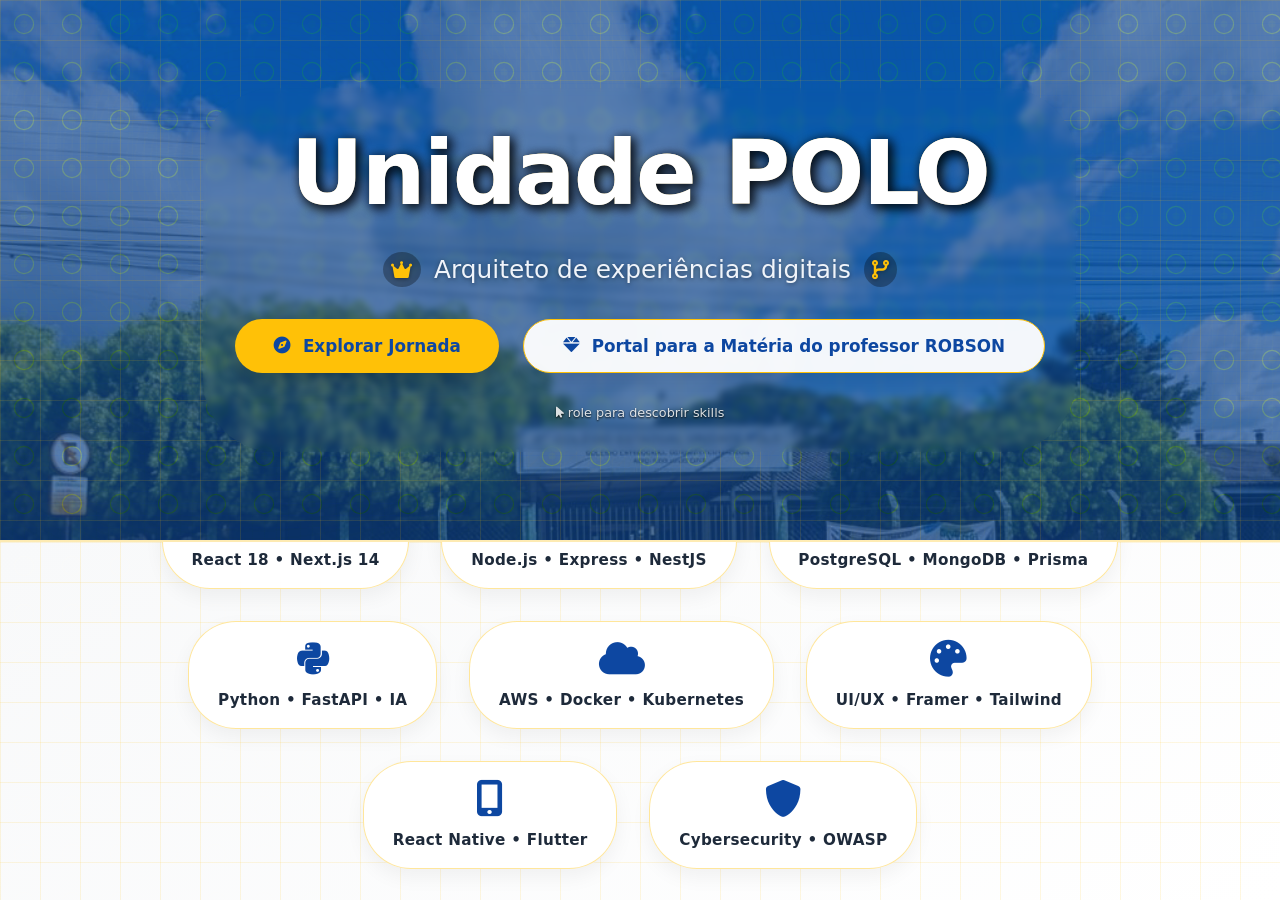
==== commit 4d2d6b39: "Rename intex.html to index.html" ====
--- a/index.html
+++ b/index.html
@@ -1,957 +1,786 @@
 <!DOCTYPE html>
-<html lang="pt-br">
+<html lang="pt-BR">
 <head>
     <meta charset="UTF-8">
-    <meta name="viewport" content="width=device-width, initial-scale=1.0, user-scalable=yes">
-    <title>Gabriel Dev | Laboratório Digital - Guia de Boas-Vindas</title>
-    <link href="https://fonts.googleapis.com/css2?family=Inter:opsz,wght@14..32,300;14..32,400;14..32,500;14..32,600;14..32,700;14..32,800&display=swap" rel="stylesheet">
+    <meta name="viewport" content="width=device-width, initial-scale=1.0, user-scalable=no">
+    <title>✨ Harmony Tech | Portfólio Premium ✨</title>
     <style>
+        /* ============================================
+           RESET & GLOBAL STYLES - BASE HARMÔNICA
+           AZUL 60% | BRANCO 30% | AMARELO 10%
+        ============================================ */
         * {
             margin: 0;
             padding: 0;
             box-sizing: border-box;
         }
 
+        /* Remove qualquer contorno amarelo padrão do navegador */
+        *:focus {
+            outline: none;
+        }
+
+        :root {
+            --blue-primary: #1565C0;
+            --blue-deep: #0D47A1;
+            --blue-light: #42A5F5;
+            --white-soft: #F8F9FA;
+            --white-pure: #FFFFFF;
+            --gold-accent: #FFC107;
+            --gold-light: #FFE082;
+            --gold-dark: #FF8F00;
+            --dark-text: #1e1e2f;
+            --transition-smooth: cubic-bezier(0.25, 0.46, 0.45, 0.94);
+            --shadow-glow: 0 25px 45px -12px rgba(0,0,0,0.25);
+            --shadow-blue: 0 0 15px rgba(21,101,192,0.3);
+        }
+
         body {
-            font-family: 'Inter', 'Segoe UI', system-ui, -apple-system, sans-serif;
-            background: #0b5cad;
-            color: #1e1e2a;
+            font-family: 'Poppins', 'Segoe UI', system-ui, -apple-system, sans-serif;
+            background: var(--blue-deep);
             overflow-x: hidden;
-            position: relative;
-        }
-
-        /* Fundo com gradiente dinâmico */
-        .bg-gradient {
-            position: fixed;
+            height: 100vh;
+            width: 100vw;
+            position: relative;
+        }
+
+        html {
+            scroll-behavior: smooth;
+        }
+
+        /* ============================================
+           CONTAINER PRINCIPAL - 60% AZUL / 30% BRANCO
+        ============================================ */
+        .welcome-master {
+            position: relative;
+            width: 100%;
+            height: 100%;
+            display: flex;
+            flex-direction: column;
+            overflow-y: auto;
+            overflow-x: hidden;
+            scroll-snap-type: y mandatory;
+        }
+
+        /* CAMADA DE FUNDO COM IMAGEM (substitui o azul 60%) */
+        .golden-sanctum {
+            position: relative;
+            height: 60vh;
+            min-height: 500px;
+            width: 100%;
+            background-image: url('12375.png');
+            background-size: cover;
+            background-position: center center;
+            background-repeat: no-repeat;
+            background-attachment: fixed;
+            display: flex;
+            align-items: center;
+            justify-content: center;
+            scroll-snap-align: start;
+            overflow: hidden;
+            box-shadow: 0 15px 35px rgba(0,0,0,0.3);
+            isolation: isolate;
+        }
+        
+        /* Overlay escuro para garantir contraste do texto */
+        .golden-sanctum::before {
+            content: '';
+            position: absolute;
             top: 0;
             left: 0;
             width: 100%;
             height: 100%;
-            background: radial-gradient(circle at 30% 10%, #1976D2, #0a3e6d);
-            z-index: -2;
-        }
-
-        /* Partículas refinadas */
-        #particle-canvas {
-            position: fixed;
+            background: rgba(13, 71, 161, 0.65);
+            backdrop-filter: brightness(0.85) saturate(1.2);
+            z-index: 1;
+            pointer-events: none;
+        }
+
+        /* CAMADA BRANCA (30% da altura) */
+        .obsidian-realm {
+            position: relative;
+            height: 40vh;
+            min-height: 350px;
+            width: 100%;
+            background: linear-gradient(145deg, #F8F9FA 0%, #FFFFFF 100%);
+            display: flex;
+            align-items: center;
+            justify-content: center;
+            scroll-snap-align: start;
+            border-top: 2px solid rgba(255,193,7,0.3);
+            overflow: hidden;
+        }
+
+        /* ============================================
+           BACKGROUND TECNOLÓGICO AVANÇADO
+        ============================================ */
+        .tech-cosmos {
+            position: absolute;
+            inset: 0;
+            width: 100%;
+            height: 100%;
+            background-image: 
+                repeating-linear-gradient(90deg, rgba(255,193,7,0.08) 0px, rgba(255,193,7,0.08) 1px, transparent 1px, transparent 12px),
+                repeating-linear-gradient(0deg, rgba(21,101,192,0.12) 0px, rgba(21,101,192,0.12) 1px, transparent 1px, transparent 12px),
+                repeating-radial-gradient(circle at 20% 30%, rgba(255,193,7,0.06) 0px, rgba(255,193,7,0.06) 2px, transparent 2px, transparent 8px),
+                url('[data-uri]');
+            background-repeat: repeat, repeat, repeat, repeat;
+            background-size: auto, auto, auto, 48px;
+            pointer-events: none;
+            z-index: 2;
+            opacity: 0.45;
+            mix-blend-mode: overlay;
+        }
+
+        .obsidian-realm .tech-cosmos {
+            opacity: 0.25;
+            mix-blend-mode: soft-light;
+        }
+
+        /* ============================================
+           CONTEÚDO PRINCIPAL - HERO SECTION
+        ============================================ */
+        .hero-vortex {
+            position: relative;
+            z-index: 20;
+            text-align: center;
+            padding: 2rem;
+            max-width: 950px;
+            backdrop-filter: blur(3px);
+            border-radius: 72px;
+            animation: floatReveal 1.2s var(--transition-smooth) forwards;
+        }
+
+        @keyframes floatReveal {
+            0% {
+                opacity: 0;
+                transform: translateY(40px) scale(0.96);
+            }
+            100% {
+                opacity: 1;
+                transform: translateY(0) scale(1);
+            }
+        }
+
+        .glitch-title {
+            font-size: clamp(2.8rem, 9vw, 5.6rem);
+            font-weight: 800;
+            color: #FFFFFF;
+            letter-spacing: -0.02em;
+            line-height: 1.2;
+            text-shadow: 3px 3px 12px rgba(0,0,0,0.5);
+            margin-bottom: 0.5rem;
+            position: relative;
+            display: inline-block;
+        }
+
+        .glitch-title::before,
+        .glitch-title::after {
+            content: attr(data-text);
+            position: absolute;
             top: 0;
             left: 0;
             width: 100%;
             height: 100%;
+        }
+
+        .glitch-title::before {
+            animation: glitch-anim 3s infinite linear alternate-reverse;
+            color: #FFC107;
             z-index: -1;
-            pointer-events: none;
-            opacity: 0.5;
-        }
-
-        /* Orbes flutuantes */
-        .glow-orb {
-            position: fixed;
-            width: 70vmax;
-            height: 70vmax;
-            background: radial-gradient(circle, rgba(255, 235, 59, 0.12) 0%, transparent 70%);
-            border-radius: 50%;
-            top: 20%;
-            left: -20%;
-            filter: blur(100px);
-            animation: floatGlow 18s ease-in-out infinite;
-            pointer-events: none;
-            z-index: -1;
-        }
-
-        .glow-orb-2 {
-            position: fixed;
-            width: 60vmax;
-            height: 60vmax;
-            background: radial-gradient(circle, rgba(255, 255, 255, 0.08) 0%, transparent 70%);
-            border-radius: 50%;
-            bottom: 10%;
-            right: -15%;
-            filter: blur(120px);
-            animation: floatGlow 22s ease-in-out infinite reverse;
-            pointer-events: none;
-            z-index: -1;
-        }
-
-        @keyframes floatGlow {
-            0% { transform: translate(0, 0) rotate(0deg); }
-            50% { transform: translate(5%, 5%) rotate(5deg); }
-            100% { transform: translate(0, 0) rotate(0deg); }
-        }
-
-        /* ===== SERVICE BAR MELHORADA (MAIS ATRAENTE) ===== */
-        .service-bar {
-            position: fixed;
-            top: 0;
-            left: 0;
-            width: 100%;
-            background: rgba(15, 25, 45, 0.92);
-            backdrop-filter: blur(20px);
-            border-bottom: 1px solid rgba(255, 193, 7, 0.5);
-            padding: 8px 0;
-            z-index: 1000;
-            transform: translateY(0);
-            transition: transform 0.4s cubic-bezier(0.2, 0.9, 0.4, 1.1), background 0.2s;
-            box-shadow: 0 8px 32px rgba(0, 0, 0, 0.2), inset 0 1px 0 rgba(255, 255, 255, 0.1);
-        }
-
-        .service-bar.hidden {
-            transform: translateY(-100%);
-        }
-
-        .service-container {
-            max-width: 1400px;
-            margin: 0 auto;
-            display: flex;
-            justify-content: space-between;
-            align-items: center;
-            padding: 0 40px;
-            flex-wrap: wrap;
-            gap: 20px;
-        }
-
-        /* LOGO MAIOR */
-        .service-logo {
+        }
+
+        @keyframes glitch-anim {
+            0% { clip-path: inset(0 0 85% 0); transform: translate(-2px, 2px); opacity: 0.6; }
+            20% { clip-path: inset(15% 0 70% 0); transform: translate(2px, -2px); }
+            40% { clip-path: inset(35% 0 50% 0); transform: translate(-1px, 1px); }
+            60% { clip-path: inset(10% 0 75% 0); transform: translate(1px, -1px); }
+            80% { clip-path: inset(60% 0 25% 0); transform: translate(-1px, 0); }
+            100% { clip-path: inset(0 0 0 0); transform: translate(0); }
+        }
+
+        .highlight-gold {
+            background: rgba(0,0,0,0.2);
+            padding: 0.1rem 0.5rem;
+            border-radius: 24px;
+            backdrop-filter: blur(4px);
+        }
+
+        .tech-tagline {
+            font-size: clamp(1rem, 4vw, 1.55rem);
+            font-weight: 500;
+            color: #F0F4FA;
+            margin: 1rem 0 2rem 0;
             display: flex;
             align-items: center;
-            gap: 16px;
-            cursor: pointer;
-            transition: transform 0.2s ease;
-        }
-
-        .service-logo:hover {
-            transform: scale(1.02);
-        }
-
-        .service-logo img {
-            height: 70px;  /* Aumentado de 45px para 70px */
-            width: auto;
-            border-radius: 18px;
-            transition: all 0.3s ease;
-            box-shadow: 0 4px 15px rgba(0, 0, 0, 0.2), 0 0 0 2px rgba(255, 193, 7, 0.3);
-            filter: brightness(1.02) contrast(1.05);
-        }
-
-        .service-logo img:hover {
-            filter: brightness(1.08) contrast(1.1);
-            box-shadow: 0 8px 25px rgba(255, 193, 7, 0.4), 0 0 0 3px rgba(255, 193, 7, 0.6);
-            transform: scale(1.01);
-        }
-
-        .logo-text {
-            font-size: 1.3rem;
-            font-weight: 700;
-            background: linear-gradient(135deg, #FFC107, #FF8F00);
-            background-clip: text;
-            -webkit-background-clip: text;
-            color: transparent;
-            letter-spacing: -0.3px;
-            text-shadow: 0 0 5px rgba(255, 193, 7, 0.3);
-        }
-
-        /* Links com ícones e efeitos neon */
-        .service-links {
+            justify-content: center;
+            gap: 0.8rem;
+            flex-wrap: wrap;
+            text-shadow: 0 1px 4px rgba(0,0,0,0.4);
+        }
+
+        .tech-tagline i {
+            background: rgba(0,0,0,0.3);
+            padding: 8px;
+            border-radius: 50%;
+            font-size: 1.2rem;
+            color: #FFC107;
+        }
+
+        /* BOTÕES PREMIUM */
+        .button-constellation {
             display: flex;
-            gap: 28px;
+            gap: 1.5rem;
+            justify-content: center;
             flex-wrap: wrap;
-        }
-
-        .service-link {
-            color: #f0f0f0;
-            text-decoration: none;
-            font-size: 0.95rem;
-            font-weight: 600;
-            padding: 6px 0;
-            position: relative;
-            transition: all 0.25s ease;
-            cursor: pointer;
-            display: flex;
-            align-items: center;
-            gap: 8px;
-            letter-spacing: 0.3px;
-        }
-
-        .service-link::after {
-            content: '';
-            position: absolute;
-            bottom: -2px;
-            left: 0;
-            width: 0;
-            height: 2.5px;
-            background: linear-gradient(90deg, #FFC107, #FF8F00, #FFD966);
-            transition: width 0.3s ease;
-            border-radius: 2px;
-            box-shadow: 0 0 4px #FFC107;
-        }
-
-        .service-link:hover {
-            color: #FFD966;
-            text-shadow: 0 0 6px rgba(255, 193, 7, 0.5);
-        }
-
-        .service-link:hover::after {
-            width: 100%;
-        }
-
-        .service-status {
-            display: flex;
-            align-items: center;
-            gap: 15px;
-            font-size: 0.85rem;
-            font-weight: 600;
-            color: #e0e0e0;
-            background: rgba(255, 193, 7, 0.12);
-            padding: 6px 20px;
-            border-radius: 60px;
-            backdrop-filter: blur(8px);
-            border: 1px solid rgba(255, 193, 7, 0.3);
-        }
-
-        .status-dot {
-            width: 10px;
-            height: 10px;
-            background: #2ecc71;
-            border-radius: 50%;
-            animation: pulse-green 1.8s infinite;
-            box-shadow: 0 0 6px #2ecc71;
-        }
-
-        @keyframes pulse-green {
-            0%, 100% { opacity: 1; transform: scale(1); box-shadow: 0 0 6px #2ecc71; }
-            50% { opacity: 0.7; transform: scale(1.2); box-shadow: 0 0 14px #2ecc71; }
-        }
-
-        .service-toggle {
-            background: rgba(255, 193, 7, 0.2);
-            border: 1px solid #FFC107;
-            padding: 5px 16px;
-            border-radius: 40px;
-            cursor: pointer;
-            font-size: 0.75rem;
-            font-weight: 700;
-            transition: all 0.2s ease;
-            color: #FFD966;
-            backdrop-filter: blur(4px);
-        }
-
-        .service-toggle:hover {
-            background: #FFC107;
-            color: #1e1e2a;
-            transform: scale(1.03);
-            box-shadow: 0 0 12px #FFC107;
-            border-color: #fff;
-        }
-
-        /* ===== MAIN CONTAINER ===== */
-        .container {
-            position: relative;
-            z-index: 2;
-            min-height: 100vh;
-            padding: 20px;
-        }
-
-        /* ===== HERO CARD REFINADO ===== */
-        .hero-card {
-            max-width: 1300px;
-            width: 100%;
-            margin: 100px auto 40px;
-            background: rgba(255, 255, 255, 0.97);
-            backdrop-filter: blur(12px);
-            border-radius: 56px;
-            padding: 55px 60px;
-            animation: fadeInUp 0.7s cubic-bezier(0.2, 0.9, 0.4, 1.1);
-            box-shadow: 0 35px 60px -25px rgba(0, 0, 0, 0.3), 0 0 0 1px rgba(255, 193, 7, 0.3);
-            transition: box-shadow 0.4s, transform 0.2s;
-        }
-
-        .hero-card:hover {
-            box-shadow: 0 45px 70px -25px rgba(0, 0, 0, 0.35), 0 0 0 2px rgba(255, 193, 7, 0.5);
-            transform: translateY(-3px);
-        }
-
-        @keyframes fadeInUp {
-            from { opacity: 0; transform: translateY(50px); }
-            to { opacity: 1; transform: translateY(0); }
-        }
-
-        .welcome-badge {
+            margin-top: 0.5rem;
+        }
+
+        .btn-luxury {
             display: inline-flex;
             align-items: center;
             gap: 12px;
-            background: linear-gradient(115deg, rgba(255, 193, 7, 0.2), rgba(255, 193, 7, 0.05));
-            border: 1px solid rgba(255, 193, 7, 0.6);
-            padding: 10px 28px;
-            border-radius: 100px;
-            font-size: 0.9rem;
-            font-weight: 700;
-            margin-bottom: 35px;
-            letter-spacing: 1px;
-            backdrop-filter: blur(5px);
-            color: #C44500;
-            box-shadow: 0 2px 10px rgba(0,0,0,0.03);
-        }
-
-        .welcome-badge .wave {
-            font-size: 1.3rem;
-            animation: gentleWave 1.8s infinite ease;
-        }
-
-        @keyframes gentleWave {
-            0%, 100% { transform: rotate(0deg); }
-            20% { transform: rotate(15deg); }
-            40% { transform: rotate(-10deg); }
-            60% { transform: rotate(8deg); }
-        }
-
-        h1 {
-            font-size: 4.5rem;
-            font-weight: 800;
-            margin-bottom: 20px;
-            line-height: 1.2;
-            letter-spacing: -0.02em;
-        }
-
-        .highlight {
-            background: linear-gradient(125deg, #FFC107, #FFA000, #FFD966);
-            background-clip: text;
-            -webkit-background-clip: text;
-            color: transparent;
-            display: inline-block;
-            text-shadow: 0 2px 15px rgba(255, 193, 7, 0.3);
-        }
-
-        .typewriter {
-            font-size: 1.8rem;
+            padding: 1rem 2.4rem;
+            font-size: 1.05rem;
             font-weight: 600;
-            color: #2c2c3a;
-            min-height: 80px;
-            border-right: 3px solid #FFC107;
-            display: inline-block;
-            padding-right: 12px;
-            animation: blinkCursor 0.8s infinite;
-            margin-bottom: 15px;
-        }
-
-        @keyframes blinkCursor {
-            0%, 100% { border-color: #FFC107; }
-            50% { border-color: transparent; }
-        }
-
-        .subtitle {
-            font-size: 1.2rem;
-            color: #2d2d3a;
-            max-width: 700px;
-            line-height: 1.6;
-            margin-bottom: 50px;
-            font-weight: 400;
-        }
-
-        .guide-section {
-            margin: 65px 0;
-        }
-
-        .section-title {
-            font-size: 2.2rem;
-            font-weight: 700;
-            margin-bottom: 35px;
-            background: linear-gradient(135deg, #FFB300, #FF8F00);
-            background-clip: text;
-            -webkit-background-clip: text;
-            color: transparent;
+            border-radius: 80px;
+            cursor: pointer;
+            transition: all 0.4s var(--transition-smooth);
+            font-family: inherit;
+            border: none;
+            text-decoration: none;
+            position: relative;
+            overflow: hidden;
+            z-index: 1;
+            backdrop-filter: blur(2px);
+        }
+
+        .btn-primary {
+            background: #FFC107;
+            color: #0D47A1;
+            box-shadow: 0 12px 28px -8px rgba(0,0,0,0.3);
+        }
+
+        .btn-primary::before {
+            content: '';
+            position: absolute;
+            top: 0;
+            left: -100%;
+            width: 100%;
+            height: 100%;
+            background: linear-gradient(90deg, transparent, rgba(255,255,255,0.3), transparent);
+            transition: left 0.5s;
+            z-index: -1;
+        }
+
+        .btn-primary:hover::before {
+            left: 100%;
+        }
+
+        .btn-primary:hover {
+            transform: translateY(-5px) scale(1.02);
+            box-shadow: 0 20px 35px -8px rgba(0,0,0,0.4);
+            background: #FFD54F;
+            gap: 16px;
+        }
+
+        .btn-secondary {
+            background: rgba(255,255,255,0.95);
+            color: #0D47A1;
+            border: 1px solid #FFC107;
+            box-shadow: 0 8px 20px -6px rgba(0,0,0,0.1);
+        }
+
+        .btn-secondary:hover {
+            transform: translateY(-5px) scale(1.02);
+            background: #FFFFFF;
+            border-color: #FF8F00;
+            box-shadow: 0 15px 30px -8px rgba(255,193,7,0.3);
+            gap: 16px;
+        }
+
+        /* ============================================
+           SKILLS TECH - ÁREA BRANCA
+        ============================================ */
+        .skills-orbit {
+            position: relative;
+            z-index: 20;
             display: flex;
-            align-items: center;
-            gap: 12px;
-        }
-
-        .steps-grid {
-            display: grid;
-            grid-template-columns: repeat(auto-fit, minmax(280px, 1fr));
-            gap: 30px;
-            margin-bottom: 45px;
-        }
-
-        .step-card {
-            background: #ffffff;
-            border-radius: 36px;
-            padding: 30px;
-            border: 1px solid rgba(255, 193, 7, 0.3);
-            transition: all 0.35s cubic-bezier(0.2, 0.9, 0.4, 1.2);
-            cursor: pointer;
+            flex-wrap: wrap;
+            justify-content: center;
+            gap: 2rem;
+            max-width: 1200px;
+            padding: 1.8rem 2rem;
+            animation: fadeSlideUp 0.9s 0.2s backwards;
+        }
+
+        @keyframes fadeSlideUp {
+            from {
+                opacity: 0;
+                transform: translateY(35px);
+            }
+            to {
+                opacity: 1;
+                transform: translateY(0);
+            }
+        }
+
+        .tech-card {
+            background: rgba(255,255,255,0.9);
+            backdrop-filter: blur(8px);
+            border-radius: 48px;
+            padding: 1.2rem 1.8rem;
+            border: 1px solid rgba(255,193,7,0.4);
+            transition: all 0.35s cubic-bezier(0.2, 0.9, 0.4, 1.1);
+            text-align: center;
+            min-width: 140px;
+            cursor: default;
             position: relative;
             overflow: hidden;
-            box-shadow: 0 10px 25px rgba(0, 0, 0, 0.02);
-        }
-
-        .step-card::before {
+            box-shadow: 0 8px 20px rgba(0,0,0,0.05);
+        }
+
+        .tech-card::after {
             content: '';
             position: absolute;
             inset: 0;
-            background: radial-gradient(circle at 30% 20%, rgba(255, 193, 7, 0.1), transparent 80%);
+            background: radial-gradient(circle at 30% 20%, rgba(255,193,7,0.08), transparent);
             opacity: 0;
-            transition: opacity 0.5s;
-        }
-
-        .step-card:hover::before {
+            transition: opacity 0.3s;
+        }
+
+        .tech-card:hover::after {
             opacity: 1;
         }
 
-        .step-card:hover {
+        .tech-card:hover {
+            transform: translateY(-8px) scale(1.02);
             border-color: #FFC107;
-            transform: translateY(-8px);
-            background: #fefcf5;
-            box-shadow: 0 25px 40px -12px rgba(0, 0, 0, 0.15), 0 0 0 1px rgba(255, 193, 7, 0.5);
-        }
-
-        .step-number {
-            font-size: 3.2rem;
-            font-weight: 800;
-            background: linear-gradient(145deg, #FFC107, #FF8F00);
-            background-clip: text;
-            -webkit-background-clip: text;
-            color: transparent;
-            margin-bottom: 18px;
-        }
-
-        .step-title {
-            font-size: 1.4rem;
-            font-weight: 700;
+            box-shadow: 0 20px 30px -12px rgba(0,0,0,0.15);
+            background: #FFFFFF;
+        }
+
+        .tech-card i {
+            font-size: 2.3rem;
+            color: #0D47A1;
+            display: block;
             margin-bottom: 12px;
-            color: #E65100;
-        }
-
-        .step-desc {
-            font-size: 0.94rem;
-            color: #3a3a4a;
-            line-height: 1.5;
-            margin-bottom: 24px;
-        }
-
-        .step-action {
+            transition: transform 0.2s;
+        }
+
+        .tech-card:hover i {
+            transform: scale(1.1);
+            color: #FF8F00;
+        }
+
+        .tech-card span {
+            font-weight: 600;
+            color: #1e2a3a;
+            letter-spacing: 0.3px;
+            font-size: 0.95rem;
+        }
+
+        .quote-footer {
+            width: 100%;
+            text-align: center;
+            margin-top: 1.6rem;
+        }
+
+        .quote-footer p {
             display: inline-block;
-            padding: 8px 24px;
-            background: rgba(255, 193, 7, 0.12);
-            border: 1px solid rgba(255, 193, 7, 0.5);
+            background: rgba(13,71,161,0.08);
+            backdrop-filter: blur(8px);
             border-radius: 60px;
-            font-size: 0.85rem;
-            font-weight: 700;
-            color: #E65100;
-            transition: all 0.25s;
-            backdrop-filter: blur(4px);
-        }
-
-        .step-card:hover .step-action {
+            padding: 0.5rem 1.8rem;
+            font-size: 0.9rem;
+            color: #1e2a3a;
+            border: 1px solid rgba(255,193,7,0.3);
+        }
+
+        /* ============================================
+           PARTÍCULAS FLUTUANTES
+        ============================================ */
+        .floating-particles {
+            position: fixed;
+            inset: 0;
+            pointer-events: none;
+            z-index: 999;
+        }
+
+        .particle {
+            position: absolute;
+            background: radial-gradient(circle, #FFC107, #1565C0);
+            border-radius: 50%;
+            opacity: 0;
+            animation: particleDrift linear infinite;
+        }
+
+        @keyframes particleDrift {
+            0% {
+                transform: translateY(0) translateX(0) rotate(0deg);
+                opacity: 0;
+            }
+            15% {
+                opacity: 0.6;
+            }
+            85% {
+                opacity: 0.3;
+            }
+            100% {
+                transform: translateY(-120px) translateX(30px) rotate(180deg);
+                opacity: 0;
+            }
+        }
+
+        /* Linhas de grade animada */
+        .grid-lines {
+            position: absolute;
+            width: 100%;
+            height: 100%;
+            background-image: linear-gradient(to right, rgba(255,193,7,0.12) 1px, transparent 1px),
+                              linear-gradient(to bottom, rgba(255,193,7,0.12) 1px, transparent 1px);
+            background-size: 40px 40px;
+            pointer-events: none;
+            z-index: 2;
+            animation: gridMove 20s linear infinite;
+        }
+
+        @keyframes gridMove {
+            0% { background-position: 0 0; }
+            100% { background-position: 40px 40px; }
+        }
+
+        /* ============================================
+           RESPONSIVIDADE
+        ============================================ */
+        @media (max-width: 780px) {
+            .golden-sanctum {
+                min-height: 550px;
+            }
+            .obsidian-realm {
+                min-height: auto;
+                padding: 2rem 0;
+            }
+            .skills-orbit {
+                gap: 1rem;
+                padding: 1rem;
+            }
+            .tech-card {
+                min-width: 110px;
+                padding: 0.8rem 1rem;
+            }
+            .btn-luxury {
+                padding: 0.75rem 1.6rem;
+                font-size: 0.9rem;
+            }
+            .button-constellation {
+                gap: 1rem;
+            }
+        }
+
+        @keyframes subtlePulse {
+            0% { opacity: 0.6; }
+            100% { opacity: 1; }
+        }
+
+        .welcome-master::-webkit-scrollbar {
+            width: 6px;
+        }
+        .welcome-master::-webkit-scrollbar-track {
+            background: #0D47A1;
+        }
+        .welcome-master::-webkit-scrollbar-thumb {
             background: #FFC107;
-            color: #1e1e2a;
-            transform: translateX(8px);
-            box-shadow: 0 3px 12px #FFC107;
-        }
-
-        .stats-section {
-            display: flex;
-            gap: 28px;
-            margin: 60px 0;
-            flex-wrap: wrap;
-        }
-
-        .stat-card {
-            background: rgba(255, 255, 255, 0.96);
-            border-radius: 32px;
-            padding: 28px 20px;
-            text-align: center;
-            flex: 1;
-            min-width: 160px;
-            border: 1px solid rgba(255, 193, 7, 0.35);
-            transition: all 0.3s ease;
-            box-shadow: 0 8px 18px rgba(0, 0, 0, 0.03);
-        }
-
-        .stat-card:hover {
-            transform: translateY(-6px);
-            border-color: #FFC107;
-            background: #fffdf7;
-            box-shadow: 0 15px 32px rgba(255, 193, 7, 0.2);
-        }
-
-        .stat-number {
-            font-size: 3rem;
-            font-weight: 800;
-            background: linear-gradient(125deg, #FFC107, #FF8F00);
-            background-clip: text;
-            -webkit-background-clip: text;
-            color: transparent;
-            line-height: 1;
-        }
-
-        .stat-label {
-            font-size: 0.85rem;
-            font-weight: 600;
-            color: #5a5a6e;
-            margin-top: 12px;
-            text-transform: uppercase;
-            letter-spacing: 1.2px;
-        }
-
-        .features-grid {
-            display: grid;
-            grid-template-columns: repeat(auto-fit, minmax(240px, 1fr));
-            gap: 28px;
-            margin: 55px 0;
-        }
-
-        .feature-card {
-            background: #ffffff;
-            border-radius: 32px;
-            padding: 30px 20px;
-            text-align: center;
-            border: 1px solid rgba(255, 193, 7, 0.25);
-            transition: all 0.3s ease;
-            box-shadow: 0 6px 14px rgba(0, 0, 0, 0.02);
-        }
-
-        .feature-card:hover {
-            border-color: #FFC107;
-            transform: translateY(-6px);
-            background: #fffcf0;
-            box-shadow: 0 18px 35px rgba(0, 0, 0, 0.08);
-        }
-
-        .feature-icon {
-            font-size: 2.8rem;
-            margin-bottom: 18px;
-            filter: drop-shadow(0 2px 8px rgba(255, 193, 7, 0.4));
-            transition: transform 0.2s;
-        }
-
-        .feature-card:hover .feature-icon {
-            transform: scale(1.08);
-        }
-
-        .feature-title {
-            font-size: 1.2rem;
-            font-weight: 700;
-            margin-bottom: 12px;
-            color: #E65100;
-        }
-
-        .feature-desc {
-            font-size: 0.88rem;
-            color: #4a4a5a;
-        }
-
-        .enter-section {
-            text-align: center;
-            margin: 60px 0 40px;
-            padding: 45px 20px;
-            background: linear-gradient(115deg, rgba(255, 193, 7, 0.1), rgba(255, 193, 7, 0.02));
-            border-radius: 70px;
-            border: 1px solid rgba(255, 193, 7, 0.4);
-            backdrop-filter: blur(6px);
-        }
-
-        .enter-btn {
-            display: inline-flex;
-            align-items: center;
-            gap: 22px;
-            background: linear-gradient(105deg, #FFC107, #FFA000);
-            border: none;
-            padding: 18px 56px;
-            border-radius: 90px;
-            font-size: 1.4rem;
-            font-weight: 700;
-            color: #1e1e2a;
-            cursor: pointer;
-            transition: all 0.35s cubic-bezier(0.2, 0.9, 0.4, 1.2);
-            text-decoration: none;
-            animation: softPulse 2.2s infinite;
-            box-shadow: 0 15px 25px -10px rgba(255, 193, 7, 0.6);
-        }
-
-        @keyframes softPulse {
-            0%, 100% { box-shadow: 0 10px 22px -6px rgba(255, 193, 7, 0.7); transform: scale(1); }
-            50% { box-shadow: 0 22px 35px -8px rgba(255, 193, 7, 0.9); transform: scale(1.03); }
-        }
-
-        .enter-btn:hover {
-            transform: scale(1.06);
-            gap: 30px;
-            background: linear-gradient(105deg, #FFD54F, #FFB300);
-            box-shadow: 0 25px 35px -8px #FFC107;
-        }
-
-        .enter-hint {
-            margin-top: 25px;
-            font-size: 0.9rem;
-            font-weight: 500;
-            color: #2c3e50;
-        }
-
-        .tech-stack {
-            display: flex;
-            justify-content: center;
-            gap: 28px;
-            margin: 45px 0;
-            flex-wrap: wrap;
-        }
-
-        .tech-icon {
-            width: 85px;
-            height: 85px;
-            background: rgba(255, 255, 255, 0.96);
-            border-radius: 32px;
-            display: flex;
-            align-items: center;
-            justify-content: center;
-            font-size: 2.4rem;
-            border: 1px solid rgba(255, 193, 7, 0.4);
-            transition: all 0.3s ease;
-            cursor: pointer;
-            box-shadow: 0 10px 20px rgba(0, 0, 0, 0.05);
-        }
-
-        .tech-icon:hover {
-            border-color: #FFC107;
-            transform: translateY(-10px) rotate(2deg);
-            background: #FFF9E8;
-            box-shadow: 0 18px 28px rgba(255, 193, 7, 0.3);
-        }
-
-        .footer {
-            margin-top: 70px;
-            padding-top: 35px;
-            border-top: 1px solid rgba(255, 193, 7, 0.4);
-            text-align: center;
-            font-size: 0.9rem;
-            color: #3a3a4e;
-        }
-
-        .scroll-top {
-            position: fixed;
-            bottom: 30px;
-            right: 30px;
-            width: 55px;
-            height: 55px;
-            background: rgba(255, 193, 7, 0.9);
-            backdrop-filter: blur(8px);
-            border: 1px solid #ffffff;
-            border-radius: 60px;
-            display: flex;
-            align-items: center;
-            justify-content: center;
-            cursor: pointer;
+            border-radius: 10px;
+        }
+
+        .shooting-star {
+            position: absolute;
+            top: 0;
+            left: 0;
+            width: 2px;
+            height: 2px;
+            background: white;
+            border-radius: 50%;
+            box-shadow: 0 0 6px 2px rgba(255,193,7,0.9);
+            animation: shootStar 8s linear infinite;
             opacity: 0;
-            visibility: hidden;
-            transition: all 0.3s ease;
-            z-index: 1000;
-            font-size: 1.6rem;
-            font-weight: bold;
-            color: #1e1e2a;
-            box-shadow: 0 5px 15px rgba(0,0,0,0.2);
-        }
-
-        .scroll-top.visible {
-            opacity: 1;
-            visibility: visible;
-        }
-
-        .scroll-top:hover {
-            background: #FF8F00;
-            transform: translateY(-6px);
-            box-shadow: 0 10px 25px #FFC107;
-        }
-
-        .tooltip {
-            position: fixed;
-            background: #1e1e2a;
-            color: #FFC107;
-            padding: 7px 18px;
-            border-radius: 40px;
-            font-size: 0.85rem;
-            font-weight: 500;
-            pointer-events: none;
-            z-index: 2000;
-            border: 1px solid #FFC107;
-            white-space: nowrap;
-            font-family: monospace;
-            box-shadow: 0 4px 15px rgba(0,0,0,0.2);
-            backdrop-filter: blur(10px);
-        }
-
-        @media (max-width: 900px) {
-            .hero-card {
-                padding: 30px 24px;
-                margin-top: 110px;
-            }
-            h1 {
-                font-size: 2.5rem;
-            }
-            .typewriter {
-                font-size: 1.3rem;
-                min-height: 60px;
-            }
-            .section-title {
-                font-size: 1.7rem;
-            }
-            .steps-grid {
-                grid-template-columns: 1fr;
-            }
-            .stats-section {
-                flex-direction: column;
-            }
-            .service-container {
-                flex-direction: column;
-                gap: 15px;
-                padding: 0 20px;
-            }
-            .service-links {
-                justify-content: center;
-                gap: 18px;
-            }
-            .service-logo img {
-                height: 55px;
-            }
-            .enter-btn {
-                padding: 12px 32px;
-                font-size: 1.1rem;
-            }
-            .tech-icon {
-                width: 70px;
-                height: 70px;
-                font-size: 2rem;
-            }
+            z-index: 5;
+        }
+
+        @keyframes shootStar {
+            0% {
+                transform: translateX(0) translateY(0);
+                opacity: 0;
+            }
+            10% {
+                opacity: 1;
+            }
+            20% {
+                transform: translateX(-120px) translateY(80px);
+                opacity: 0;
+            }
+            100% {
+                transform: translateX(-300px) translateY(200px);
+                opacity: 0;
+            }
+        }
+        
+        /* Ajuste para garantir que o conteúdo fique acima do overlay */
+        .golden-sanctum .hero-vortex,
+        .golden-sanctum .tech-cosmos,
+        .golden-sanctum .grid-lines,
+        .golden-sanctum .shooting-star {
+            z-index: 10;
+        }
+        .golden-sanctum .hero-vortex {
+            z-index: 25;
         }
     </style>
+    <link rel="stylesheet" href="https://cdnjs.cloudflare.com/ajax/libs/font-awesome/6.0.0-beta3/css/all.min.css">
+    <link href="https://fonts.googleapis.com/css2?family=Poppins:wght@300;400;500;600;700;800;900&display=swap" rel="stylesheet">
 </head>
 <body>
-    <div class="bg-gradient"></div>
-    <canvas id="particle-canvas"></canvas>
-    <div class="glow-orb"></div>
-    <div class="glow-orb-2"></div>
-
-    <!-- BARRA DE SERVIÇO MELHORADA -->
-    <div class="service-bar" id="serviceBar">
-        <div class="service-container">
-            <div class="service-logo">
-                <img src="unidade polo.jpg" alt="Unidade Polo" onerror="this.src='https://via.placeholder.com/80x80?text=GD'">
-                <span class="logo-text">Gabriel Dev</span>
-            </div>
-            <div class="service-links">
-                <a class="service-link" data-dest="boa1.html">🏠 Início</a>
-                <a class="service-link" data-dest="20.html">💼 Portfólio</a>
-                <a class="service-link" data-dest="30.html">📁 Projetos</a>
-                <a class="service-link" data-dest="40.html">📞 Contato</a>
-                <a class="service-link" data-dest="50.html">📜 Certificados</a>
-                <a class="service-link" data-dest="60.html">📚 Aulas</a>
-            </div>
-            <div class="service-status">
-                <span class="status-dot"></span>
-                <span>Online • 24/7</span>
-                <span class="service-toggle" id="toggleBar">🔽 Ocultar</span>
+
+<div class="welcome-master">
+    <!-- 60% da altura - fundo com imagem + overlay azulado -->
+    <section class="golden-sanctum">
+        <div class="tech-cosmos"></div>
+        <div class="grid-lines"></div>
+        
+        <!-- Estrelas cadentes dinâmicas -->
+        <div class="shooting-star" style="top: 20%; left: 70%; animation-delay: 0s;"></div>
+        <div class="shooting-star" style="top: 50%; left: 85%; animation-delay: 3s;"></div>
+        <div class="shooting-star" style="top: 15%; left: 40%; animation-delay: 6s;"></div>
+        
+        <div class="hero-vortex">
+            <h1 class="glitch-title" data-text="Unidade POLO"> Unidade POLO </h1>
+            <div class="tech-tagline">
+                <i class="fas fa-crown"></i>
+                <span>Arquiteto de experiências digitais</span>
+                <i class="fas fa-code-branch"></i>
+            </div>
+            <div class="button-constellation">
+                <button class="btn-luxury btn-primary" id="premiumExploreBtn">
+                    <i class="fas fa-compass"></i> Explorar Jornada
+                </button>
+                <a href="welcome.html" class="btn-luxury btn-secondary" id="premiumWelcomeLink">
+                    <i class="fas fa-gem"></i> Portal para a Matéria do professor ROBSON
+                </a>
+            </div>
+            <div style="margin-top: 2rem; font-size: 0.8rem; opacity: 0.9; color: #f0f0f0; text-shadow: 0 1px 2px black;">
+                <i class="fas fa-mouse-pointer"></i> role para descobrir skills
             </div>
         </div>
-    </div>
-
-    <div class="container">
-        <div class="hero-card">
-            <div class="welcome-badge">
-                <span class="wave">👋</span>
-                <span>GUIA DE BOAS-VINDAS</span>
-                <span class="wave">✨</span>
-            </div>
-
-            <h1>
-                <span class="highlight">Gabriel</span><br>
-                Laboratório Digital
-            </h1>
-            <div class="typewriter" id="typewriter"></div>
-
-            <div class="subtitle">
-                🚀 Explore meu universo de código, projetos e aprendizado contínuo. 
-                Este guia vai te ajudar a navegar por todo o conteúdo do meu portfólio.
-            </div>
-
-            <div class="tech-stack">
-                <div class="tech-icon" data-tech="HTML5">📜</div>
-                <div class="tech-icon" data-tech="CSS3">🎨</div>
-                <div class="tech-icon" data-tech="JavaScript">⚡</div>
-                <div class="tech-icon" data-tech="React">⚛️</div>
-                <div class="tech-icon" data-tech="Python">🐍</div>
-                <div class="tech-icon" data-tech="Node.js">🚀</div>
-            </div>
-
-            <div class="stats-section">
-                <div class="stat-card"><div class="stat-number">350+</div><div class="stat-label">HORAS DE CÓDIGO</div></div>
-                <div class="stat-card"><div class="stat-number">25+</div><div class="stat-label">PROJETOS</div></div>
-                <div class="stat-card"><div class="stat-number">6</div><div class="stat-label">TECNOLOGIAS</div></div>
-                <div class="stat-card"><div class="stat-number">3º</div><div class="stat-label">ANO • DS</div></div>
-            </div>
-
-            <div class="guide-section">
-                <div class="section-title"><span class="icon">🗺️</span><span>Guia de Navegação</span></div>
-                <div class="steps-grid">
-                    <div class="step-card" data-step="1"><div class="step-number">01</div><div class="step-title">📂 Conheça o Index.html</div><div class="step-desc">O arquivo principal do meu portfólio, onde todos os meus projetos, scripts e aplicações estão organizados.</div><div class="step-action">🎯 Ver Projetos →</div></div>
-                    <div class="step-card" data-step="2"><div class="step-number">02</div><div class="step-title">📚 Matérias em Andamento</div><div class="step-desc">Conteúdos do 3º ano do curso técnico: Back-End, Análise de Sistemas e Programação Mobile.</div><div class="step-action">📖 Ver Matérias →</div></div>
-                    <div class="step-card" data-step="3"><div class="step-number">03</div><div class="step-title">💡 Minha Trajetória</div><div class="step-desc">Mais de 350 horas de prática, 25 projetos finalizados e muito aprendizado.</div><div class="step-action">👨‍💻 Sobre Mim →</div></div>
-                    <div class="step-card" data-step="4"><div class="step-number">04</div><div class="step-title">🎯 Próximos Passos</div><div class="step-desc">Buscando primeiro estágio na área de tecnologia. Sempre evoluindo.</div><div class="step-action">🚀 Objetivos →</div></div>
-                </div>
-            </div>
-
-            <div class="features-grid">
-                <div class="feature-card"><div class="feature-icon">🎯</div><div class="feature-title">Projetos Práticos</div><div class="feature-desc">Scripts, aplicações web, jogos e muito mais</div></div>
-                <div class="feature-card"><div class="feature-icon">📊</div><div class="feature-title">Estatísticas Reais</div><div class="feature-desc">Horas de código e projetos contabilizados</div></div>
-                <div class="feature-card"><div class="feature-icon">🎓</div><div class="feature-title">Formação Técnica</div><div class="feature-desc">3º ano em Desenvolvimento de Sistemas</div></div>
-                <div class="feature-card"><div class="feature-icon">⚡</div><div class="feature-title">Tecnologias Atuais</div><div class="feature-desc">Sempre atualizado com as melhores techs</div></div>
-            </div>
-
-            <div class="enter-section">
-                <a href="index.html" class="enter-btn"><span>🚀 ACESSAR INDEX.HTML</span><span>▶</span></a>
-                <div class="enter-hint">💡 Clique aqui para explorar todos os meus projetos e códigos desenvolvidos</div>
-            </div>
-
-            <div class="footer">
-                <p>© 2026 Gabriel | Desenvolvedor em formação • 3º Ano Técnico em Desenvolvimento de Sistemas</p>
-                <p style="margin-top: 12px;">✨ "Cada linha de código escrita é um passo mais perto da excelência" ✨</p>
-                <p style="margin-top: 12px; font-size: 0.75rem;">⚡ Ambiente de desenvolvimento • Aprendizado contínuo • 350+ horas de código</p>
+    </section>
+
+    <!-- 30% BRANCO - SEÇÃO DE HABILIDADES TECH -->
+    <section class="obsidian-realm">
+        <div class="tech-cosmos"></div>
+        <div class="grid-lines" style="animation-duration: 25s;"></div>
+        
+        <div class="skills-orbit">
+            <div class="tech-card">
+                <i class="fab fa-react"></i>
+                <span>React 18 • Next.js 14</span>
+            </div>
+            <div class="tech-card">
+                <i class="fab fa-node-js"></i>
+                <span>Node.js • Express • NestJS</span>
+            </div>
+            <div class="tech-card">
+                <i class="fas fa-database"></i>
+                <span>PostgreSQL • MongoDB • Prisma</span>
+            </div>
+            <div class="tech-card">
+                <i class="fab fa-python"></i>
+                <span>Python • FastAPI • IA</span>
+            </div>
+            <div class="tech-card">
+                <i class="fas fa-cloud"></i>
+                <span>AWS • Docker • Kubernetes</span>
+            </div>
+            <div class="tech-card">
+                <i class="fas fa-palette"></i>
+                <span>UI/UX • Framer • Tailwind</span>
+            </div>
+            <div class="tech-card">
+                <i class="fas fa-mobile-alt"></i>
+                <span>React Native • Flutter</span>
+            </div>
+            <div class="tech-card">
+                <i class="fas fa-shield-alt"></i>
+                <span>Cybersecurity • OWASP</span>
+            </div>
+            <div class="quote-footer">
+                <p><i class="fas fa-quote-left"></i> Código com alma, design com propósito e tecnologia que transforma. <i class="fas fa-quote-right"></i></p>
             </div>
         </div>
-    </div>
-
-    <div class="scroll-top" id="scrollTop">▲</div>
-
-    <script>
-        // Sistema de partículas aprimorado
-        const canvas = document.getElementById('particle-canvas');
-        const ctx = canvas.getContext('2d');
-        let particles = [];
-        let animationId;
-
-        function resizeCanvas() {
-            canvas.width = window.innerWidth;
-            canvas.height = window.innerHeight;
-        }
-
-        class Particle {
-            constructor() {
-                this.x = Math.random() * canvas.width;
-                this.y = Math.random() * canvas.height;
-                this.size = Math.random() * 2.5 + 0.8;
-                this.speedX = (Math.random() - 0.5) * 0.45;
-                this.speedY = (Math.random() - 0.5) * 0.3;
-                this.opacity = Math.random() * 0.5 + 0.2;
-                this.color = `rgba(255, 200, 70, ${this.opacity})`;
-            }
-            update() {
-                this.x += this.speedX;
-                this.y += this.speedY;
-                if (this.x < 0) this.x = canvas.width;
-                if (this.x > canvas.width) this.x = 0;
-                if (this.y < 0) this.y = canvas.height;
-                if (this.y > canvas.height) this.y = 0;
-            }
-            draw() {
-                ctx.beginPath();
-                ctx.arc(this.x, this.y, this.size, 0, Math.PI * 2);
-                ctx.fillStyle = this.color;
-                ctx.fill();
-            }
-        }
-
-        function initParticles() {
-            particles = [];
-            const count = Math.min(140, Math.floor(window.innerWidth * 0.13));
-            for (let i = 0; i < count; i++) particles.push(new Particle());
-        }
-
-        function animateParticles() {
-            ctx.clearRect(0, 0, canvas.width, canvas.height);
-            particles.forEach(p => { p.update(); p.draw(); });
-            animationId = requestAnimationFrame(animateParticles);
-        }
-
-        window.addEventListener('resize', () => {
-            resizeCanvas();
-            initParticles();
+    </section>
+</div>
+
+<div class="floating-particles" id="particleContainer"></div>
+
+<script>
+    (function() {
+        // ========================================
+        // 1. BOTÃO EXPLORAR JORNADA - REDIRECIONA PARA ist.html
+        // ========================================
+        const exploreBtn = document.getElementById('premiumExploreBtn');
+        const welcomeLink = document.getElementById('premiumWelcomeLink');
+        
+        if(exploreBtn) {
+            exploreBtn.addEventListener('click', (e) => {
+                e.preventDefault();
+                exploreBtn.style.transform = 'scale(0.96)';
+                setTimeout(() => {
+                    window.location.href = 'ist.html';
+                }, 120);
+            });
+        }
+        
+        // ========================================
+        // 2. PARTÍCULAS FLUTUANTES
+        // ========================================
+        const particleContainer = document.getElementById('particleContainer');
+        function generateParticles(count = 130) {
+            for(let i = 0; i < count; i++) {
+                const particle = document.createElement('div');
+                const size = Math.random() * 6 + 2;
+                particle.classList.add('particle');
+                particle.style.width = `${size}px`;
+                particle.style.height = `${size}px`;
+                particle.style.left = `${Math.random() * 100}%`;
+                particle.style.top = `${Math.random() * 100}%`;
+                particle.style.animationDuration = `${Math.random() * 12 + 6}s`;
+                particle.style.animationDelay = `${Math.random() * 8}s`;
+                particle.style.background = `radial-gradient(circle, rgba(255,193,7,0.7), rgba(21,101,192,0.3))`;
+                particle.style.boxShadow = `0 0 6px rgba(255,193,7,0.5)`;
+                particleContainer.appendChild(particle);
+            }
+        }
+        generateParticles(130);
+        
+        // ========================================
+        // 3. ANIMAÇÃO NOS CARDS (DESTAQUE ROTATIVO)
+        // ========================================
+        const techCards = document.querySelectorAll('.tech-card');
+        let currentIndex = 0;
+        let pulseInterval;
+        
+        function startCardPulse() {
+            if(pulseInterval) clearInterval(pulseInterval);
+            pulseInterval = setInterval(() => {
+                if(techCards.length === 0) return;
+                techCards.forEach(card => {
+                    card.style.transition = 'all 0.35s cubic-bezier(0.2, 0.9, 0.4, 1.1)';
+                    card.style.transform = '';
+                    card.style.borderColor = 'rgba(255,193,7,0.4)';
+                    card.style.boxShadow = '0 8px 20px rgba(0,0,0,0.05)';
+                });
+                const activeCard = techCards[currentIndex % techCards.length];
+                if(activeCard) {
+                    activeCard.style.transform = 'translateY(-8px) scale(1.02)';
+                    activeCard.style.borderColor = '#FFC107';
+                    activeCard.style.boxShadow = '0 20px 30px -12px rgba(0,0,0,0.15)';
+                }
+                currentIndex = (currentIndex + 1) % techCards.length;
+            }, 2200);
+        }
+        startCardPulse();
+        
+        // ========================================
+        // 4. GLITCH OCASIONAL
+        // ========================================
+        const glitchElement = document.querySelector('.glitch-title');
+        if(glitchElement) {
+            setInterval(() => {
+                if(Math.random() > 0.85) {
+                    glitchElement.style.animation = 'glitch-anim 0.3s ease-in-out';
+                    setTimeout(() => {
+                        glitchElement.style.animation = '';
+                    }, 300);
+                }
+            }, 3000);
+        }
+        
+        // ========================================
+        // 5. ANIMAÇÃO DE ENTRADA
+        // ========================================
+        const hero = document.querySelector('.hero-vortex');
+        if(hero) hero.style.animation = 'floatReveal 1.2s forwards';
+        
+        // ========================================
+        // 6. CONSOLE LOG
+        // ========================================
+        console.log("%c✨ PORTFOLIO PREMIUM — Efeito de glow amarelo removido! ✨", "color: #FFC107; font-size: 16px; font-weight: bold;");
+        console.log("%cAgora o mouse não fica amarelo ao clicar ou mover.", "color: #1565C0; font-size: 12px;");
+        
+        if(welcomeLink) {
+            welcomeLink.addEventListener('click', (e) => {
+                console.log("Redirecionando para welcome.html...");
+            });
+        }
+        
+        // ========================================
+        // 7. ESTRELAS CADENTES ADICIONAIS
+        // ========================================
+        function addShootingStars() {
+            const starContainer = document.querySelector('.golden-sanctum');
+            for(let i = 0; i < 5; i++) {
+                const star = document.createElement('div');
+                star.classList.add('shooting-star');
+                star.style.top = `${Math.random() * 80}%`;
+                star.style.left = `${Math.random() * 90}%`;
+                star.style.animationDelay = `${Math.random() * 10}s`;
+                starContainer.appendChild(star);
+            }
+        }
+        addShootingStars();
+        
+        window.addEventListener('beforeunload', () => {
+            if(pulseInterval) clearInterval(pulseInterval);
         });
-        resizeCanvas();
-        initParticles();
-        animateParticles();
-
-        // Typewriter melhorado
-        const phrases = ["Desenvolvedor Full Stack", "Criador de Soluções", "Apaixonado por Tecnologia", "3º Ano • DS", "350+ Horas de Código"];
-        let phraseIdx = 0, charIdx = 0, isDeleting = false;
-        const typeEl = document.getElementById('typewriter');
-        function typeEffect() {
-            const current = phrases[phraseIdx];
-            if (isDeleting) {
-                typeEl.textContent = current.substring(0, charIdx - 1);
-                charIdx--;
-                if (charIdx === 0) { isDeleting = false; phraseIdx = (phraseIdx + 1) % phrases.length; }
-            } else {
-                typeEl.textContent = current.substring(0, charIdx + 1);
-                charIdx++;
-                if (charIdx === current.length) { isDeleting = true; setTimeout(() => {}, 1400); }
-            }
-            setTimeout(typeEffect, isDeleting ? 45 : 95);
-        }
-        typeEffect();
-
-        // Scroll + barra de serviço
-        let lastScroll = 0;
-        const bar = document.getElementById('serviceBar');
-        const toggle = document.getElementById('toggleBar');
-        window.addEventListener('scroll', () => {
-            const cur = window.pageYOffset;
-            if (cur > lastScroll && cur > 110) bar.classList.add('hidden');
-            else if (cur < lastScroll) bar.classList.remove('hidden');
-            lastScroll = cur;
-            const scrollBtn = document.getElementById('scrollTop');
-            if (cur > 280) scrollBtn.classList.add('visible');
-            else scrollBtn.classList.remove('visible');
-        });
-        toggle.addEventListener('click', () => {
-            bar.classList.toggle('hidden');
-            toggle.textContent = bar.classList.contains('hidden') ? '🔽 Mostrar' : '🔽 Ocultar';
-        });
-
-        // Redirecionamento dos links da barra
-        document.querySelectorAll('.service-link').forEach(link => {
-            link.addEventListener('click', (e) => {
-                e.preventDefault();
-                const dest = link.getAttribute('data-dest');
-                if (dest) window.location.href = dest;
+        
+        if('ontouchstart' in window) {
+            const btns = document.querySelectorAll('.btn-luxury');
+            btns.forEach(btn => {
+                btn.addEventListener('touchstart', function() {
+                    this.style.transform = 'scale(0.97)';
+                    setTimeout(() => { this.style.transform = ''; }, 150);
+                });
             });
-        });
-
-        // Cards com mensagens amigáveis
-        document.querySelectorAll('.step-card').forEach(card => {
-            card.addEventListener('click', () => {
-                const step = card.getAttribute('data-step');
-                let msg = '';
-                if (step === '1') msg = '📂 INDEX.HTML - Clique no botão amarelo para ver todos os meus projetos!';
-                else if (step === '2') msg = '📚 MATÉRIAS: Back-End, Análise de Sistemas, Mobile.';
-                else if (step === '3') msg = '👨‍💻 350+ horas, 25+ projetos. Rumo ao primeiro estágio!';
-                else msg = '🚀 Próximos passos: estágio, novas tecnologias, projetos complexos.';
-                alert(msg);
-            });
-        });
-
-        // Tooltip para ícones de tecnologia
-        let tooltip = null;
-        document.querySelectorAll('.tech-icon').forEach(icon => {
-            icon.addEventListener('mouseenter', (e) => {
-                const tech = icon.getAttribute('data-tech');
-                tooltip = document.createElement('div');
-                tooltip.className = 'tooltip';
-                tooltip.textContent = `💻 ${tech} • Em estudo avançado`;
-                document.body.appendChild(tooltip);
-                const rect = icon.getBoundingClientRect();
-                tooltip.style.left = rect.left + rect.width/2 - tooltip.offsetWidth/2 + 'px';
-                tooltip.style.top = rect.top - 40 + 'px';
-            });
-            icon.addEventListener('mouseleave', () => { if(tooltip) { tooltip.remove(); tooltip = null; } });
-            icon.addEventListener('click', () => alert(`💻 ${icon.getAttribute('data-tech')}\n📚 Status: Em aprendizado avançado`));
-        });
-
-        // Botão de voltar ao topo
-        document.getElementById('scrollTop').addEventListener('click', () => window.scrollTo({ top: 0, behavior: 'smooth' }));
-    </script>
+        }
+    })();
+</script>
+
+<style>
+    .premium-toast {
+        animation: fadeSlideUp 0.3s ease-out;
+    }
+    @keyframes fadeSlideUp {
+        from {
+            opacity: 0;
+            transform: translateX(-50%) translateY(20px);
+        }
+        to {
+            opacity: 1;
+            transform: translateX(-50%) translateY(0);
+        }
+    }
+    .glitch-title {
+        animation: subtlePulse 3s infinite alternate;
+    }
+    @keyframes subtlePulse {
+        0% { text-shadow: 2px 2px 8px rgba(0,0,0,0.3); }
+        100% { text-shadow: 4px 4px 15px rgba(0,0,0,0.5); }
+    }
+    .floating-particles {
+        pointer-events: none;
+    }
+    .welcome-master {
+        scroll-behavior: smooth;
+    }
+</style>
 </body>
 </html>
